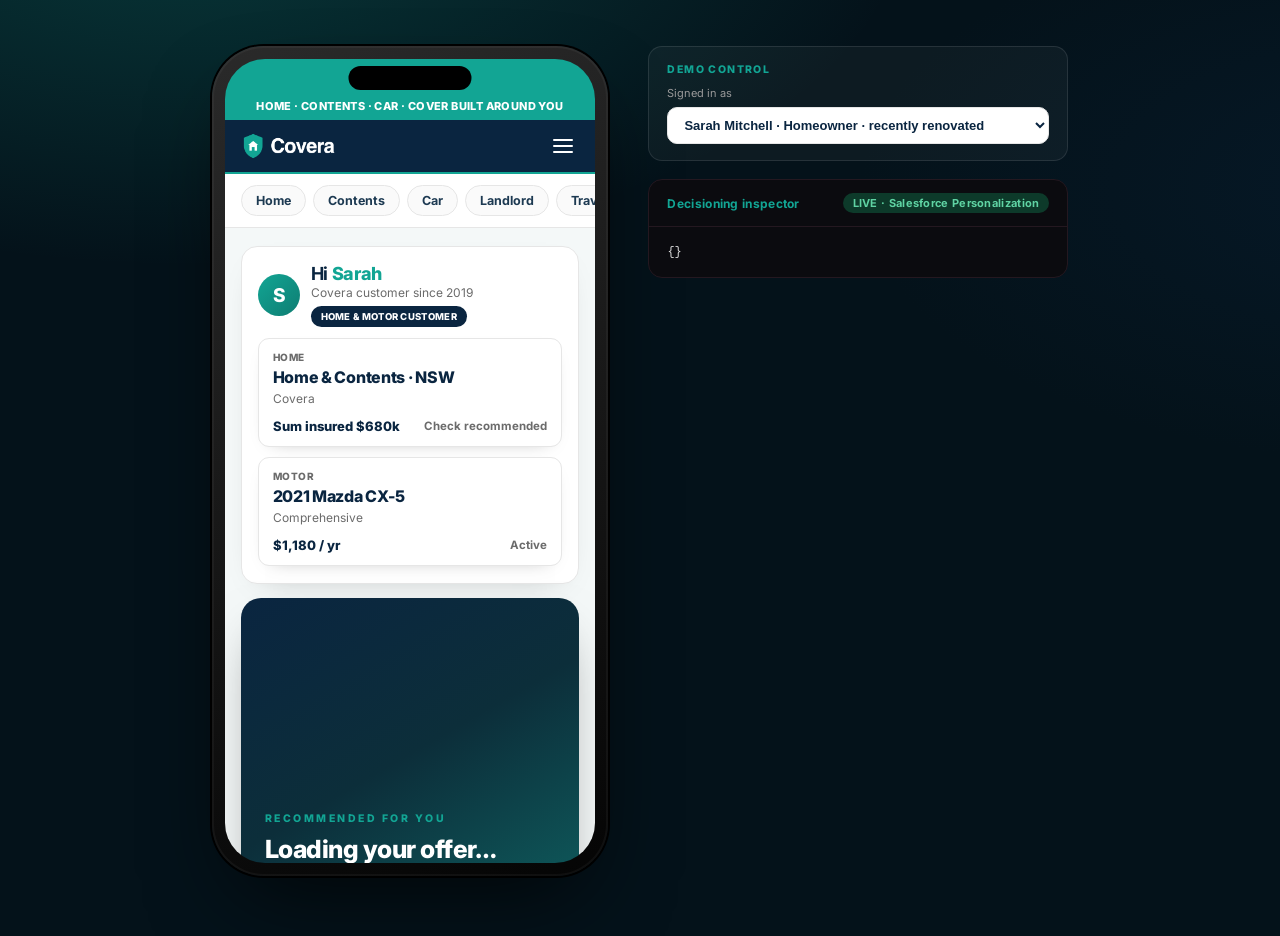
==== index.html @ 7aff5fcb "Re-skin storefront as Covera (fictitious general insurer) Replaces NRMA theming with Covera (home/co" ====
<!DOCTYPE html>
<html lang="en">
<head>
  <meta charset="utf-8" />
  <meta name="viewport" content="width=device-width, initial-scale=1" />
  <title>Covera — Cover for the things that matter most</title>
  <link rel="preconnect" href="https://fonts.googleapis.com" />
  <link href="https://fonts.googleapis.com/css2?family=Inter:wght@400;500;600;700;800;900&display=swap" rel="stylesheet" />
  <link rel="stylesheet" href="styles.css" />
  <link rel="icon" type="image/png" href="assets/covera-icon.png" />
  <link rel="apple-touch-icon" href="assets/covera-icon.png" />

  <!-- Data 360 Web & Mobile App connector beacon. Embedded as the first script
       per the connector Integration Guide so data collection initialises before
       anything else. Same URL lives in config.js (BEACON_URL). Harness-shared
       across demos — serve isolation is per-person in the recommender. -->
  <script src="https://cdn.c360a.salesforce.com/beacon/c360a/5e39738b-7dd0-46b3-b82d-10a7983da2fd/scripts/c360a.min.js" async></script>

  <!-- config MUST load before app.js -->
  <script src="config.js"></script>
</head>
<body class="ff">
  <div class="stage">

    <!-- The Covera customer app, inside a phone device frame. -->
    <div class="phone">
      <div class="phone-shell">
        <div class="phone-notch"></div>
        <div class="phone-screen" id="phone-screen">

          <div class="promo-strip">HOME · CONTENTS · CAR · Cover built around you</div>

          <header class="site">
            <a class="brand" href="#" aria-label="Covera">
              <img src="assets/covera-logo.png" alt="Covera" class="brand-logo" />
            </a>
            <button class="hamb" aria-label="Menu"><span></span><span></span><span></span></button>
          </header>

          <!-- Category chips. Browsing one fires a Product Browse event -> SP
               re-shapes the hero in session. -->
          <nav class="chips">
            <a href="#" data-cat="CAT_HOME" class="chip">Home</a>
            <a href="#" data-cat="CAT_CONTENTS" class="chip">Contents</a>
            <a href="#" data-cat="CAT_MOTOR" class="chip">Car</a>
            <a href="#" data-cat="CAT_LANDLORD" class="chip">Landlord</a>
            <a href="#" data-cat="CAT_TRAVEL" class="chip">Travel</a>
          </nav>

          <main class="wrap">
            <!-- Logged-in member summary. Hidden until a member is selected;
                 populated per-persona from app.js (demo dressing, not SP data). -->
            <section class="account-summary" id="account-summary" hidden>
              <div class="greeting">
                <div class="avatar" id="acct-avatar">n</div>
                <div class="greeting-copy">
                  <div class="hello">Hi <b id="acct-name">there</b></div>
                  <div class="acct-sub" id="acct-since">Welcome back</div>
                  <span class="tier-chip" id="acct-tier">Covera customer</span>
                </div>
              </div>
              <!-- Membership / goal cards injected by renderAccount() -->
              <div class="policy-grid" id="acct-policies"></div>
            </section>

            <!-- The personalization slot. SP (via DH's arbitrated decision) fills this. -->
            <section class="foryou" id="foryou">
              <div class="copy">
                <div class="eyebrow">Recommended for you</div>
                <h2 id="offer-heading">Loading your offer…</h2>
                <p id="offer-body"></p>
                <div class="cta-row">
                  <a class="cta" id="offer-cta" href="#">View offer</a>
                  <span class="src">decision: <b id="offer-source">—</b> · offer <b id="offer-code">—</b></span>
                </div>
              </div>
              <div class="art" id="offer-art"></div>
            </section>

            <div class="section-head">
              <h3 class="section">Explore Covera</h3>
              <span class="hint">Tap a cover — your offer re-shapes in real time</span>
            </div>
            <div class="grid" id="catalog"></div>

            <section class="valueprops">
              <div class="vp"><div class="vp-ico">🏠</div><div><b>Home &amp; contents, properly covered</b><span>Sum insured that keeps up with rebuild costs</span></div></div>
              <div class="vp"><div class="vp-ico">🚗</div><div><b>Car insurance made simple</b><span>Comprehensive, third party and the right excess</span></div></div>
              <div class="vp"><div class="vp-ico">🤝</div><div><b>Bundle and save</b><span>Home and motor on one account, one renewal</span></div></div>
            </section>
          </main>

          <footer class="site-foot">
            <div data-brand>Covera</div>
            <span>General insurance, made simple</span>
            <span class="fine">Demo app · personalization by Salesforce</span>
          </footer>

        </div><!-- /phone-screen -->
      </div><!-- /phone-shell -->
    </div><!-- /phone -->

    <!-- Presenter dock: demo controls + raw decision. Lives OUTSIDE the phone so
         the device stays a clean member view while you narrate the decision. -->
    <aside class="dock">
      <div class="dock-card">
        <div class="dock-label">Demo control</div>
        <div class="account">
          <span class="account-label">Signed in as</span>
          <select id="who" aria-label="Signed-in member">
            <option value="">Anonymous visitor</option>
          </select>
        </div>
      </div>

      <section class="inspector">
        <header>
          <b>Decisioning inspector</b>
          <span class="pill" id="mode-pill">—</span>
        </header>
        <pre id="decision-json">{}</pre>
      </section>
    </aside>

  </div><!-- /stage -->

  <script src="app.js"></script>
</body>
</html>
---- styles.css ----
:root {
  --ink: #0a2540;          /* Covera slate navy text */
  --muted: #6b6b6b;
  --line: #e6e6e6;
  --brand: #12a594;        /* Covera teal */
  --brand-2: #0e7d72;      /* deeper teal */
  --brand-ink: #0a2540;    /* slate navy */
  --accent: #12a594;       /* teal CTA */
  --accent-2: #0a2540;     /* slate navy (secondary accent) */
  --tint: #d9f3ef;         /* light teal tint (chips / hovers) */
  --tint-line: #9fded6;    /* teal-grey border */
  --bg: #f4f8f8;           /* cool white */
  --card: #ffffff;
  --ink-soft: #1d3a52;
}
* { box-sizing: border-box; }
html, body { margin: 0; }
body {
  font-family: 'Inter', 'Helvetica Neue', Arial, sans-serif;
  color: var(--ink);
  background: var(--bg);
  -webkit-font-smoothing: antialiased;
}

/* ─────────────────────────────────────────────────────────────────────
 * STAGE + PHONE DEVICE FRAME
 * The whole member app renders inside a phone. The presenter dock sits
 * beside it. All in-app layout is scoped to .phone-screen (NOT a viewport
 * media query) because the narrow screen lives inside a wide desktop stage.
 * ───────────────────────────────────────────────────────────────────── */
body.ff {
  background:
    radial-gradient(1200px 600px at 15% -10%, rgba(18,165,148,.26), transparent 60%),
    radial-gradient(1000px 500px at 110% 20%, rgba(10,37,64,.34), transparent 55%),
    #04121a;
  min-height: 100vh;
}
.stage {
  display: flex; align-items: flex-start; justify-content: center; gap: 40px;
  padding: 46px 32px 60px; max-width: 1180px; margin: 0 auto; flex-wrap: wrap;
}

.phone { flex: none; }
.phone-shell {
  width: max-content; padding: 13px; border-radius: 52px;
  background: linear-gradient(160deg, #2a2a2a, #050505);
  box-shadow:
    0 40px 90px -30px rgba(0,0,0,.8),
    0 0 0 2px #000,
    inset 0 0 0 2px rgba(255,255,255,.04);
  position: relative;
}
.phone-notch {
  /* Dynamic Island — scales with the screen width */
  position: absolute; top: 20px; left: 50%; transform: translateX(-50%);
  width: 31%; height: 24px; background: #000; border-radius: 16px; z-index: 40;
}
.phone-screen {
  /* True iPhone 15 Pro proportions (393 x 852 pt). Height drives the size and
     fits the viewport; width follows the aspect ratio so it never goes squat. */
  position: relative; background: var(--bg); border-radius: 40px; overflow: hidden auto;
  aspect-ratio: 393 / 852;
  height: min(852px, calc(100vh - 96px));
  width: auto;
  scrollbar-width: none;
}
.phone-screen::-webkit-scrollbar { display: none; }

/* promo strip */
.promo-strip {
  background: var(--brand);
  color: #fff; text-align: center; font-size: 11px; font-weight: 800;
  padding: 8px 14px 7px; letter-spacing: .4px; text-transform: uppercase;
  padding-top: 40px; /* clear the notch */
}

/* header */
header.site {
  display: flex; align-items: center; gap: 14px;
  padding: 13px 18px; background: var(--ink); border-bottom: 2px solid var(--brand);
  position: sticky; top: 0; z-index: 20;
}
.brand { display: flex; align-items: center; gap: 9px; text-decoration: none; margin-right: auto; }
.brand-logo { height: 26px; width: auto; display: block; }
.hamb { background: none; border: 0; display: flex; flex-direction: column; gap: 4px; cursor: pointer; padding: 4px; }
.hamb span { width: 20px; height: 2px; background: #fff; border-radius: 2px; display: block; }

/* category chips (horizontal scroll strip) */
nav.chips {
  display: flex; gap: 7px; padding: 11px 16px; background: var(--card);
  border-bottom: 1px solid var(--line); overflow-x: auto; white-space: nowrap;
  position: sticky; top: 52px; z-index: 15; scrollbar-width: none;
}
nav.chips::-webkit-scrollbar { display: none; }
nav.chips .chip {
  flex: none; color: var(--ink-soft); text-decoration: none; font-size: 12.5px; font-weight: 700;
  padding: 7px 14px; border-radius: 20px; border: 1px solid var(--line); background: #fafafa;
  transition: background .12s, color .12s, border-color .12s;
}
nav.chips .chip:hover { background: var(--tint); color: var(--brand-2); border-color: var(--tint-line); }
nav.chips .chip.active { background: var(--brand); color: #fff; border-color: var(--brand); }

.account { display: flex; align-items: center; gap: 9px; font-size: 13px; color: var(--muted); }
.account-label { white-space: nowrap; }
.account select {
  padding: 9px 12px; border: 1px solid var(--line); border-radius: 10px; font-size: 13px;
  font-weight: 600; color: var(--ink); background: #fff; cursor: pointer; width: 100%;
}

.wrap { padding: 18px 16px 30px; }

/* logged-in member summary */
.account-summary {
  background: var(--card); border: 1px solid var(--line); border-radius: 16px;
  padding: 16px 16px 17px; margin-bottom: 14px;
  box-shadow: 0 10px 30px -22px rgba(0,0,0,.35);
}
.account-summary[hidden] { display: none; }
.greeting { display: flex; align-items: center; gap: 11px; margin-bottom: 11px; }
.greeting-copy { min-width: 0; }
.avatar {
  width: 42px; height: 42px; border-radius: 50%; flex: none;
  background: linear-gradient(135deg, var(--brand) 0%, var(--brand-2) 100%);
  color: #fff; font-weight: 800; font-size: 19px; text-transform: uppercase;
  display: flex; align-items: center; justify-content: center; letter-spacing: -1px;
}
.greeting-copy { margin-right: auto; }
.hello { font-size: 18px; font-weight: 700; letter-spacing: -.3px; }
.hello b { color: var(--brand); font-weight: 800; }
.acct-sub { font-size: 12px; color: var(--muted); margin-top: 1px; }
.tier-chip {
  display: inline-block; margin-top: 6px;
  font-size: 9.5px; font-weight: 800; letter-spacing: .3px; text-transform: uppercase;
  background: var(--ink); color: #fff; padding: 5px 10px; border-radius: 20px;
  white-space: nowrap;
}

/* member / goal cards */
.policy-grid { display: grid; grid-template-columns: 1fr; gap: 10px; }
.pcell { display: flex; flex-direction: column; gap: 3px; }
.plabel { font-size: 10px; letter-spacing: .6px; text-transform: uppercase; color: var(--muted); font-weight: 800; }
.pval { font-size: 16px; font-weight: 800; letter-spacing: -.3px; color: var(--ink); }
.pfine { font-size: 12px; color: var(--muted); }
.pcell.policy {
  padding: 12px 14px; border: 1px solid var(--line);
  border-radius: 11px; background: #fff; gap: 4px;
  box-shadow: 0 6px 18px -14px rgba(0,0,0,.4);
}
.pcell.policy.low { border-color: var(--tint-line); background: #fff6f7; }
.policy-foot { display: flex; align-items: center; justify-content: space-between; margin-top: 8px; gap: 10px; }
.prem { font-size: 13px; font-weight: 800; color: var(--ink); }
.renew { font-size: 11.5px; font-weight: 700; color: var(--muted); }
.renew.due { color: var(--brand); }
.recharge {
  align-self: flex-start; margin-top: 4px; font-size: 12.5px; font-weight: 800;
  color: #fff; background: var(--accent); text-decoration: none;
  padding: 7px 14px; border-radius: 8px; box-shadow: 0 6px 16px -8px rgba(18,165,148,.5);
}

/* personalization slot */
.foryou {
  position: relative; border-radius: 20px; overflow: hidden; margin-bottom: 22px;
  display: grid; grid-template-columns: 1fr; min-height: 300px;
  background: linear-gradient(150deg, #0a2540 0%, #0c2e3a 45%, var(--brand) 160%);
  box-shadow: 0 20px 50px -24px rgba(0,0,0,.6);
}
.foryou .art {
  background-size: cover; background-position: center;
  min-height: 190px; order: -1;
  transition: background-image .25s ease;
}
.foryou .copy { padding: 24px 24px 28px; display: flex; flex-direction: column; justify-content: center; color: #fff; z-index: 2; }
.foryou .eyebrow {
  font-size: 10.5px; letter-spacing: 2.5px; text-transform: uppercase;
  color: var(--brand); font-weight: 800; margin-bottom: 11px;
}
.foryou h2 { font-size: 25px; margin: 0 0 11px; line-height: 1.1; font-weight: 800; letter-spacing: -.5px; color: #fff; }
.foryou p { color: #e6e6e6; font-size: 14.5px; line-height: 1.5; margin: 0 0 20px; }
.cta-row { display: flex; align-items: center; gap: 14px; flex-wrap: wrap; }
.foryou .cta {
  background: var(--brand); color: #fff; border: 0;
  padding: 13px 26px; border-radius: 10px; font-weight: 800; font-size: 14px;
  cursor: pointer; text-decoration: none; box-shadow: 0 10px 24px -10px rgba(18,165,148,.55);
  transition: transform .1s; text-transform: uppercase; letter-spacing: .4px;
}
.foryou .cta:hover { transform: translateY(-1px); }
.foryou .src { font-size: 11px; color: #b8b8b8; }
.foryou .src b { color: #fff; font-weight: 700; }

/* section head */
.section-head { display: flex; align-items: baseline; justify-content: space-between; margin-bottom: 14px; gap: 10px; }
h3.section { font-size: 18px; font-weight: 800; letter-spacing: -.3px; margin: 0; }
.hint { font-size: 11.5px; color: var(--muted); text-align: right; }

/* catalog */
.grid { display: grid; grid-template-columns: repeat(2, 1fr); gap: 12px; }
.product {
  background: var(--card); border: 1px solid var(--line); border-radius: 16px; overflow: hidden;
  cursor: pointer; transition: transform .14s, box-shadow .14s, border-color .14s;
}
.product:hover { transform: translateY(-3px); box-shadow: 0 16px 36px -18px rgba(0,0,0,.3); }
.product .ph { height: 96px; background: #eee center/cover no-repeat; }
.product .meta { padding: 12px 12px 14px; }
.product .chip {
  display: inline-block; font-size: 9.5px; font-weight: 800; letter-spacing: .4px; text-transform: uppercase;
  color: var(--brand); background: var(--tint); padding: 3px 8px; border-radius: 20px; margin-bottom: 7px;
}
.product .name { font-weight: 700; font-size: 14px; letter-spacing: -.2px; line-height: 1.2; }
.product .sub { color: var(--muted); font-size: 11.5px; margin-top: 2px; }
.product .price { font-weight: 800; font-size: 14px; margin-top: 8px; }
.product.viewed { border-color: var(--brand); box-shadow: 0 0 0 2px var(--brand) inset; }

/* value props */
.valueprops { display: grid; grid-template-columns: 1fr; gap: 11px; margin-top: 22px; }
.vp {
  display: flex; align-items: center; gap: 13px; background: var(--card);
  border: 1px solid var(--line); border-radius: 14px; padding: 15px 16px;
}
.vp-ico { font-size: 22px; }
.vp b { display: block; font-size: 14px; }
.vp span { display: block; color: var(--muted); font-size: 12px; margin-top: 1px; }

/* footer */
.site-foot {
  display: flex; flex-direction: column; align-items: flex-start; gap: 6px;
  padding: 22px 18px 30px; color: var(--muted); font-size: 12px;
  background: var(--ink); color: #cfcfcf;
}
.site-foot [data-brand] { font-weight: 900; font-size: 18px; color: #fff; letter-spacing: -.6px; }
.site-foot [data-brand] span { color: var(--brand); }
.site-foot .fine { font-size: 11px; color: #8a8a8a; }

/* ─────────────────────────────────────────────────────────────────────
 * PRESENTER DOCK (outside the phone)
 * ───────────────────────────────────────────────────────────────────── */
.dock { flex: 1; min-width: 300px; max-width: 420px; display: flex; flex-direction: column; gap: 18px; position: sticky; top: 46px; }
.dock-card { background: rgba(255,255,255,.04); border: 1px solid rgba(255,255,255,.1); border-radius: 14px; padding: 16px 18px; }
.dock-label { font-size: 10.5px; letter-spacing: 1.4px; text-transform: uppercase; color: var(--brand); font-weight: 800; margin-bottom: 10px; }
.dock .account { flex-direction: column; align-items: stretch; gap: 7px; }
.dock .account-label { color: #9a9a9a; font-size: 11px; }

/* decision inspector */
.inspector {
  background: #0b0b0f; color: #e6c3cb; border-radius: 14px;
  font-family: 'SF Mono', ui-monospace, Menlo, monospace; font-size: 12px;
  border: 1px solid #241820;
}
.inspector header { display: flex; justify-content: space-between; align-items: center; padding: 13px 18px; border-bottom: 1px solid #241820; }
.inspector header b { color: var(--brand); font-family: 'Inter', sans-serif; letter-spacing: .3px; }
.inspector pre { margin: 0; padding: 18px; overflow: auto; max-height: 420px; color: #d8d8d8; }
.pill { font-size: 11px; padding: 3px 10px; border-radius: 20px; background: #2a1217; color: #ff6b86; font-family: 'Inter', sans-serif; font-weight: 700; letter-spacing: .3px; }
.pill.mock { background: #3a2a12; color: #f0b47a; }
.pill.live { background: #0d3a2a; color: #5fd3a3; }

/* responsive — stack the dock under the phone on narrow viewports */
@media (max-width: 900px) {
  .stage { gap: 28px; }
  .dock { position: static; max-width: 408px; width: 100%; }
}
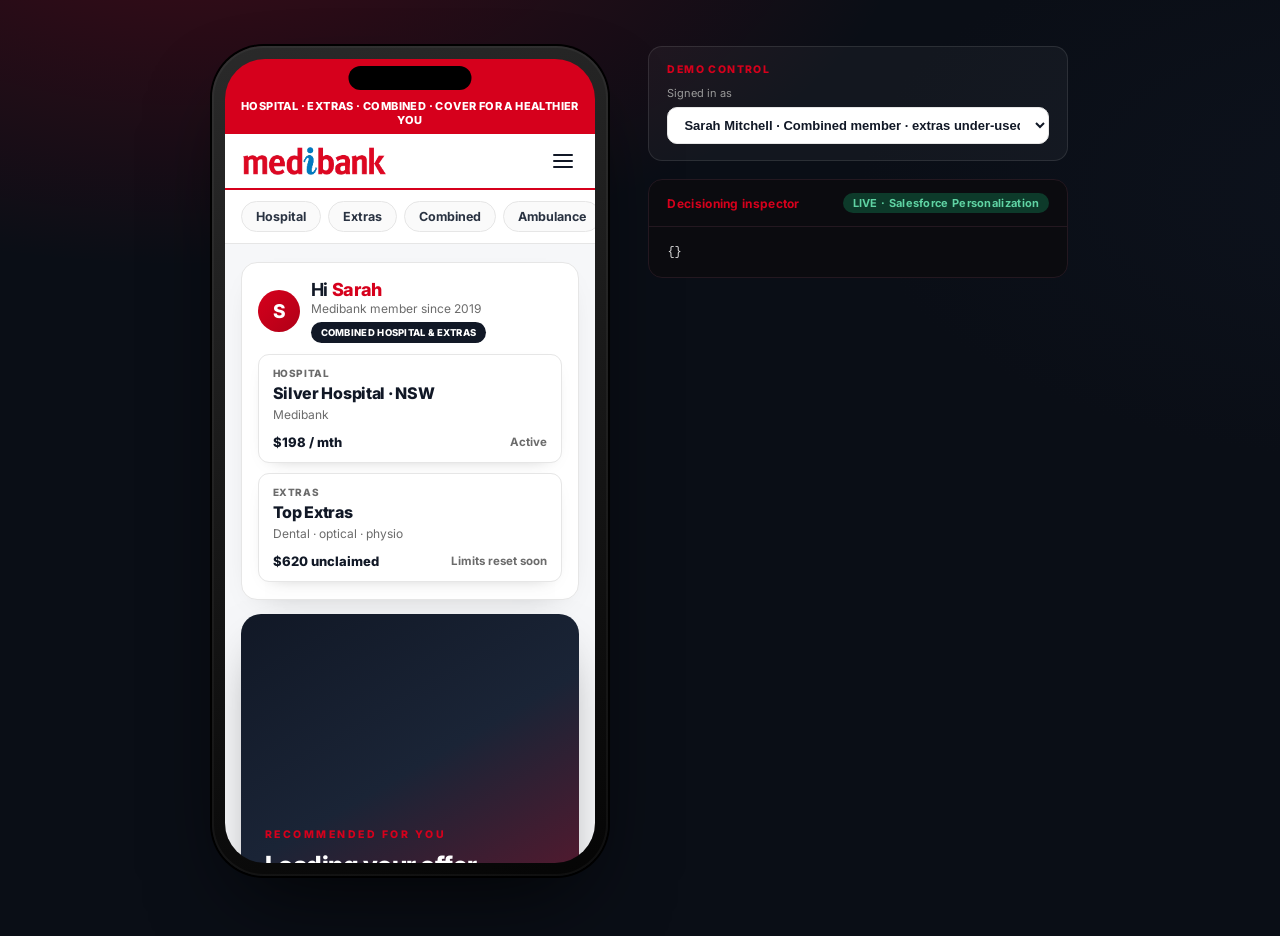
==== commit 062b31c3: "Re-skin storefront to Medibank (health insurance) Swap the shared demo storefront from Covera (gener" ====
--- a/index.html
+++ b/index.html
@@ -3,12 +3,12 @@
 <head>
   <meta charset="utf-8" />
   <meta name="viewport" content="width=device-width, initial-scale=1" />
-  <title>Covera — Cover for the things that matter most</title>
+  <title>Medibank — Cover for a healthier you</title>
   <link rel="preconnect" href="https://fonts.googleapis.com" />
   <link href="https://fonts.googleapis.com/css2?family=Inter:wght@400;500;600;700;800;900&display=swap" rel="stylesheet" />
   <link rel="stylesheet" href="styles.css" />
-  <link rel="icon" type="image/png" href="assets/covera-icon.png" />
-  <link rel="apple-touch-icon" href="assets/covera-icon.png" />
+  <link rel="icon" type="image/png" href="assets/medibank-icon.png" />
+  <link rel="apple-touch-icon" href="assets/medibank-icon.png" />
 
   <!-- Data 360 Web & Mobile App connector beacon. Embedded as the first script
        per the connector Integration Guide so data collection initialises before
@@ -22,17 +22,17 @@
 <body class="ff">
   <div class="stage">
 
-    <!-- The Covera customer app, inside a phone device frame. -->
+    <!-- The Medibank member app, inside a phone device frame. -->
     <div class="phone">
       <div class="phone-shell">
         <div class="phone-notch"></div>
         <div class="phone-screen" id="phone-screen">
 
-          <div class="promo-strip">HOME · CONTENTS · CAR · Cover built around you</div>
+          <div class="promo-strip">HOSPITAL · EXTRAS · COMBINED · Cover for a healthier you</div>
 
           <header class="site">
-            <a class="brand" href="#" aria-label="Covera">
-              <img src="assets/covera-logo.png" alt="Covera" class="brand-logo" />
+            <a class="brand" href="#" aria-label="Medibank">
+              <img src="assets/medibank-logo.png" alt="Medibank" class="brand-logo" />
             </a>
             <button class="hamb" aria-label="Menu"><span></span><span></span><span></span></button>
           </header>
@@ -40,11 +40,11 @@
           <!-- Category chips. Browsing one fires a Product Browse event -> SP
                re-shapes the hero in session. -->
           <nav class="chips">
-            <a href="#" data-cat="CAT_HOME" class="chip">Home</a>
-            <a href="#" data-cat="CAT_CONTENTS" class="chip">Contents</a>
-            <a href="#" data-cat="CAT_MOTOR" class="chip">Car</a>
-            <a href="#" data-cat="CAT_LANDLORD" class="chip">Landlord</a>
-            <a href="#" data-cat="CAT_TRAVEL" class="chip">Travel</a>
+            <a href="#" data-cat="CAT_HOSPITAL" class="chip">Hospital</a>
+            <a href="#" data-cat="CAT_EXTRAS" class="chip">Extras</a>
+            <a href="#" data-cat="CAT_COMBINED" class="chip">Combined</a>
+            <a href="#" data-cat="CAT_AMBULANCE" class="chip">Ambulance</a>
+            <a href="#" data-cat="CAT_OVERSEAS" class="chip">Overseas</a>
           </nav>
 
           <main class="wrap">
@@ -56,7 +56,7 @@
                 <div class="greeting-copy">
                   <div class="hello">Hi <b id="acct-name">there</b></div>
                   <div class="acct-sub" id="acct-since">Welcome back</div>
-                  <span class="tier-chip" id="acct-tier">Covera customer</span>
+                  <span class="tier-chip" id="acct-tier">Medibank member</span>
                 </div>
               </div>
               <!-- Membership / goal cards injected by renderAccount() -->
@@ -78,21 +78,21 @@
             </section>
 
             <div class="section-head">
-              <h3 class="section">Explore Covera</h3>
+              <h3 class="section">Explore Medibank</h3>
               <span class="hint">Tap a cover — your offer re-shapes in real time</span>
             </div>
             <div class="grid" id="catalog"></div>
 
             <section class="valueprops">
-              <div class="vp"><div class="vp-ico">🏠</div><div><b>Home &amp; contents, properly covered</b><span>Sum insured that keeps up with rebuild costs</span></div></div>
-              <div class="vp"><div class="vp-ico">🚗</div><div><b>Car insurance made simple</b><span>Comprehensive, third party and the right excess</span></div></div>
-              <div class="vp"><div class="vp-ico">🤝</div><div><b>Bundle and save</b><span>Home and motor on one account, one renewal</span></div></div>
+              <div class="vp"><div class="vp-ico">🏥</div><div><b>Hospital cover, your choice</b><span>Private room and your own doctor when it matters</span></div></div>
+              <div class="vp"><div class="vp-ico">🦷</div><div><b>Extras for everyday health</b><span>Dental, optical, physio and more looked after</span></div></div>
+              <div class="vp"><div class="vp-ico">💙</div><div><b>Live Better rewards</b><span>Earn rewards for everyday healthy habits</span></div></div>
             </section>
           </main>
 
           <footer class="site-foot">
-            <div data-brand>Covera</div>
-            <span>General insurance, made simple</span>
+            <div data-brand>Medibank</div>
+            <span>Better health, made easier</span>
             <span class="fine">Demo app · personalization by Salesforce</span>
           </footer>
 
--- a/styles.css
+++ b/styles.css
@@ -1,17 +1,18 @@
 :root {
-  --ink: #0a2540;          /* Covera slate navy text */
+  --ink: #111826;          /* Medibank navy text */
   --muted: #6b6b6b;
   --line: #e6e6e6;
-  --brand: #12a594;        /* Covera teal */
-  --brand-2: #0e7d72;      /* deeper teal */
-  --brand-ink: #0a2540;    /* slate navy */
-  --accent: #12a594;       /* teal CTA */
-  --accent-2: #0a2540;     /* slate navy (secondary accent) */
-  --tint: #d9f3ef;         /* light teal tint (chips / hovers) */
-  --tint-line: #9fded6;    /* teal-grey border */
-  --bg: #f4f8f8;           /* cool white */
+  --brand: #d6001c;        /* Medibank red */
+  --brand-2: #b00017;      /* deeper red */
+  --brand-ink: #111826;    /* navy */
+  --accent: #d6001c;       /* red CTA */
+  --accent-2: #111826;     /* navy (secondary accent) */
+  --accent-blue: #0078b8;  /* Medibank blue accent (the dotless i) */
+  --tint: #ffe9ec;         /* light red tint (chips / hovers) */
+  --tint-line: #f4b8c0;    /* soft red border */
+  --bg: #f6f7f9;           /* cool white */
   --card: #ffffff;
-  --ink-soft: #1d3a52;
+  --ink-soft: #2a3342;
 }
 * { box-sizing: border-box; }
 html, body { margin: 0; }
@@ -30,9 +31,9 @@
  * ───────────────────────────────────────────────────────────────────── */
 body.ff {
   background:
-    radial-gradient(1200px 600px at 15% -10%, rgba(18,165,148,.26), transparent 60%),
-    radial-gradient(1000px 500px at 110% 20%, rgba(10,37,64,.34), transparent 55%),
-    #04121a;
+    radial-gradient(1200px 600px at 15% -10%, rgba(214,0,28,.24), transparent 60%),
+    radial-gradient(1000px 500px at 110% 20%, rgba(17,24,38,.42), transparent 55%),
+    #0a0e16;
   min-height: 100vh;
 }
 .stage {
@@ -74,16 +75,16 @@
   padding-top: 40px; /* clear the notch */
 }
 
-/* header */
+/* header — Medibank uses a red wordmark on a white bar */
 header.site {
   display: flex; align-items: center; gap: 14px;
-  padding: 13px 18px; background: var(--ink); border-bottom: 2px solid var(--brand);
+  padding: 13px 18px; background: #ffffff; border-bottom: 2px solid var(--brand);
   position: sticky; top: 0; z-index: 20;
 }
 .brand { display: flex; align-items: center; gap: 9px; text-decoration: none; margin-right: auto; }
-.brand-logo { height: 26px; width: auto; display: block; }
+.brand-logo { height: 28px; width: auto; display: block; }
 .hamb { background: none; border: 0; display: flex; flex-direction: column; gap: 4px; cursor: pointer; padding: 4px; }
-.hamb span { width: 20px; height: 2px; background: #fff; border-radius: 2px; display: block; }
+.hamb span { width: 20px; height: 2px; background: var(--ink); border-radius: 2px; display: block; }
 
 /* category chips (horizontal scroll strip) */
 nav.chips {
@@ -154,14 +155,14 @@
 .recharge {
   align-self: flex-start; margin-top: 4px; font-size: 12.5px; font-weight: 800;
   color: #fff; background: var(--accent); text-decoration: none;
-  padding: 7px 14px; border-radius: 8px; box-shadow: 0 6px 16px -8px rgba(18,165,148,.5);
+  padding: 7px 14px; border-radius: 8px; box-shadow: 0 6px 16px -8px rgba(214,0,28,.5);
 }
 
 /* personalization slot */
 .foryou {
   position: relative; border-radius: 20px; overflow: hidden; margin-bottom: 22px;
   display: grid; grid-template-columns: 1fr; min-height: 300px;
-  background: linear-gradient(150deg, #0a2540 0%, #0c2e3a 45%, var(--brand) 160%);
+  background: linear-gradient(150deg, #111826 0%, #1a2436 45%, var(--brand) 165%);
   box-shadow: 0 20px 50px -24px rgba(0,0,0,.6);
 }
 .foryou .art {
@@ -180,7 +181,7 @@
 .foryou .cta {
   background: var(--brand); color: #fff; border: 0;
   padding: 13px 26px; border-radius: 10px; font-weight: 800; font-size: 14px;
-  cursor: pointer; text-decoration: none; box-shadow: 0 10px 24px -10px rgba(18,165,148,.55);
+  cursor: pointer; text-decoration: none; box-shadow: 0 10px 24px -10px rgba(214,0,28,.55);
   transition: transform .1s; text-transform: uppercase; letter-spacing: .4px;
 }
 .foryou .cta:hover { transform: translateY(-1px); }
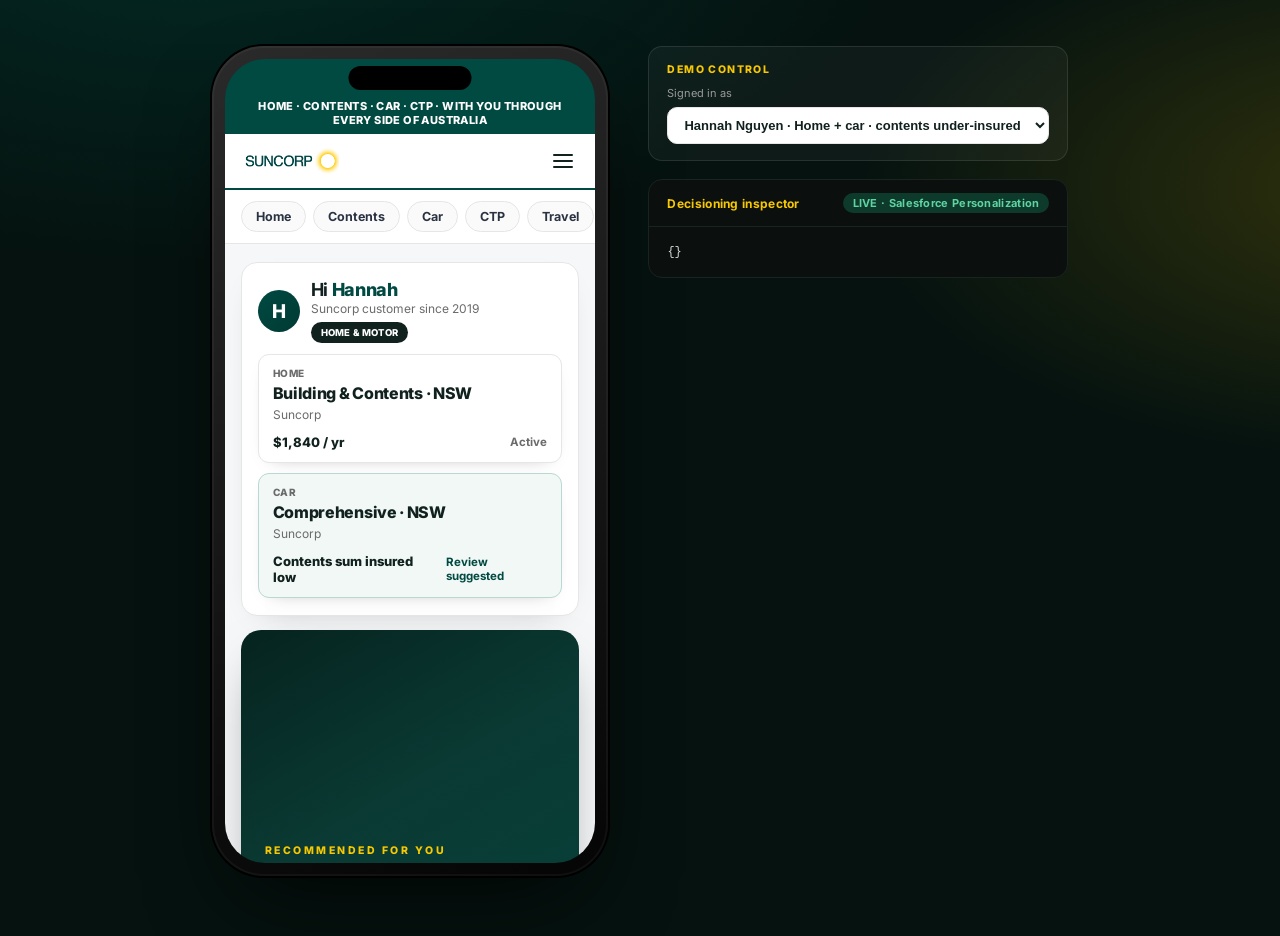
==== commit 0e09d31a: "Re-skin storefront from Medibank to Suncorp (general insurer) Full brand swap for the Suncorp demo —" ====
--- a/index.html
+++ b/index.html
@@ -3,12 +3,12 @@
 <head>
   <meta charset="utf-8" />
   <meta name="viewport" content="width=device-width, initial-scale=1" />
-  <title>Medibank — Cover for a healthier you</title>
+  <title>Suncorp — With you through every side of Australia</title>
   <link rel="preconnect" href="https://fonts.googleapis.com" />
   <link href="https://fonts.googleapis.com/css2?family=Inter:wght@400;500;600;700;800;900&display=swap" rel="stylesheet" />
   <link rel="stylesheet" href="styles.css" />
-  <link rel="icon" type="image/png" href="assets/medibank-icon.png" />
-  <link rel="apple-touch-icon" href="assets/medibank-icon.png" />
+  <link rel="icon" type="image/png" href="assets/suncorp-icon.png" />
+  <link rel="apple-touch-icon" href="assets/suncorp-icon.png" />
 
   <!-- Data 360 Web & Mobile App connector beacon. Embedded as the first script
        per the connector Integration Guide so data collection initialises before
@@ -22,17 +22,17 @@
 <body class="ff">
   <div class="stage">
 
-    <!-- The Medibank member app, inside a phone device frame. -->
+    <!-- The Suncorp customer app, inside a phone device frame. -->
     <div class="phone">
       <div class="phone-shell">
         <div class="phone-notch"></div>
         <div class="phone-screen" id="phone-screen">
 
-          <div class="promo-strip">HOSPITAL · EXTRAS · COMBINED · Cover for a healthier you</div>
+          <div class="promo-strip">HOME · CONTENTS · CAR · CTP · With you through every side of Australia</div>
 
           <header class="site">
-            <a class="brand" href="#" aria-label="Medibank">
-              <img src="assets/medibank-logo.png" alt="Medibank" class="brand-logo" />
+            <a class="brand" href="#" aria-label="Suncorp">
+              <img src="assets/suncorp-logo.png" alt="Suncorp" class="brand-logo" />
             </a>
             <button class="hamb" aria-label="Menu"><span></span><span></span><span></span></button>
           </header>
@@ -40,15 +40,15 @@
           <!-- Category chips. Browsing one fires a Product Browse event -> SP
                re-shapes the hero in session. -->
           <nav class="chips">
-            <a href="#" data-cat="CAT_HOSPITAL" class="chip">Hospital</a>
-            <a href="#" data-cat="CAT_EXTRAS" class="chip">Extras</a>
-            <a href="#" data-cat="CAT_COMBINED" class="chip">Combined</a>
-            <a href="#" data-cat="CAT_AMBULANCE" class="chip">Ambulance</a>
-            <a href="#" data-cat="CAT_OVERSEAS" class="chip">Overseas</a>
+            <a href="#" data-cat="CAT_HOME" class="chip">Home</a>
+            <a href="#" data-cat="CAT_CONTENTS" class="chip">Contents</a>
+            <a href="#" data-cat="CAT_CAR" class="chip">Car</a>
+            <a href="#" data-cat="CAT_CTP" class="chip">CTP</a>
+            <a href="#" data-cat="CAT_TRAVEL" class="chip">Travel</a>
           </nav>
 
           <main class="wrap">
-            <!-- Logged-in member summary. Hidden until a member is selected;
+            <!-- Logged-in customer summary. Hidden until a customer is selected;
                  populated per-persona from app.js (demo dressing, not SP data). -->
             <section class="account-summary" id="account-summary" hidden>
               <div class="greeting">
@@ -56,10 +56,10 @@
                 <div class="greeting-copy">
                   <div class="hello">Hi <b id="acct-name">there</b></div>
                   <div class="acct-sub" id="acct-since">Welcome back</div>
-                  <span class="tier-chip" id="acct-tier">Medibank member</span>
+                  <span class="tier-chip" id="acct-tier">Suncorp customer</span>
                 </div>
               </div>
-              <!-- Membership / goal cards injected by renderAccount() -->
+              <!-- Policy / goal cards injected by renderAccount() -->
               <div class="policy-grid" id="acct-policies"></div>
             </section>
 
@@ -78,21 +78,21 @@
             </section>
 
             <div class="section-head">
-              <h3 class="section">Explore Medibank</h3>
+              <h3 class="section">Explore Suncorp</h3>
               <span class="hint">Tap a cover — your offer re-shapes in real time</span>
             </div>
             <div class="grid" id="catalog"></div>
 
             <section class="valueprops">
-              <div class="vp"><div class="vp-ico">🏥</div><div><b>Hospital cover, your choice</b><span>Private room and your own doctor when it matters</span></div></div>
-              <div class="vp"><div class="vp-ico">🦷</div><div><b>Extras for everyday health</b><span>Dental, optical, physio and more looked after</span></div></div>
-              <div class="vp"><div class="vp-ico">💙</div><div><b>Live Better rewards</b><span>Earn rewards for everyday healthy habits</span></div></div>
+              <div class="vp"><div class="vp-ico">🏠</div><div><b>Home and contents, covered</b><span>Protect your building and belongings against the unexpected</span></div></div>
+              <div class="vp"><div class="vp-ico">🚗</div><div><b>Car cover that fits</b><span>Comprehensive protection with roadside assist when you need it</span></div></div>
+              <div class="vp"><div class="vp-ico">💛</div><div><b>Multi-policy savings</b><span>Bundle car and home for a discount and one simpler renewal</span></div></div>
             </section>
           </main>
 
           <footer class="site-foot">
-            <div data-brand>Medibank</div>
-            <span>Better health, made easier</span>
+            <div data-brand>Suncorp</div>
+            <span>With you through every side of Australia</span>
             <span class="fine">Demo app · personalization by Salesforce</span>
           </footer>
 
@@ -101,13 +101,13 @@
     </div><!-- /phone -->
 
     <!-- Presenter dock: demo controls + raw decision. Lives OUTSIDE the phone so
-         the device stays a clean member view while you narrate the decision. -->
+         the device stays a clean customer view while you narrate the decision. -->
     <aside class="dock">
       <div class="dock-card">
         <div class="dock-label">Demo control</div>
         <div class="account">
           <span class="account-label">Signed in as</span>
-          <select id="who" aria-label="Signed-in member">
+          <select id="who" aria-label="Signed-in customer">
             <option value="">Anonymous visitor</option>
           </select>
         </div>
--- a/styles.css
+++ b/styles.css
@@ -1,15 +1,15 @@
 :root {
-  --ink: #111826;          /* Medibank navy text */
+  --ink: #10211e;          /* Suncorp deep-green ink */
   --muted: #6b6b6b;
   --line: #e6e6e6;
-  --brand: #d6001c;        /* Medibank red */
-  --brand-2: #b00017;      /* deeper red */
-  --brand-ink: #111826;    /* navy */
-  --accent: #d6001c;       /* red CTA */
-  --accent-2: #111826;     /* navy (secondary accent) */
-  --accent-blue: #0078b8;  /* Medibank blue accent (the dotless i) */
-  --tint: #ffe9ec;         /* light red tint (chips / hovers) */
-  --tint-line: #f4b8c0;    /* soft red border */
+  --brand: #004A42;        /* Suncorp teal-green */
+  --brand-2: #003a33;      /* deeper green */
+  --brand-ink: #10211e;    /* green ink */
+  --accent: #004A42;       /* green CTA (legible against white text) */
+  --accent-2: #10211e;     /* green ink (secondary accent) */
+  --accent-blue: #F8C800;  /* Suncorp golden-sun accent */
+  --tint: #e3f0ed;         /* light green tint (chips / hovers) */
+  --tint-line: #b9d8d1;    /* soft green border */
   --bg: #f6f7f9;           /* cool white */
   --card: #ffffff;
   --ink-soft: #2a3342;
@@ -25,15 +25,15 @@
 
 /* ─────────────────────────────────────────────────────────────────────
  * STAGE + PHONE DEVICE FRAME
- * The whole member app renders inside a phone. The presenter dock sits
+ * The whole customer app renders inside a phone. The presenter dock sits
  * beside it. All in-app layout is scoped to .phone-screen (NOT a viewport
  * media query) because the narrow screen lives inside a wide desktop stage.
  * ───────────────────────────────────────────────────────────────────── */
 body.ff {
   background:
-    radial-gradient(1200px 600px at 15% -10%, rgba(214,0,28,.24), transparent 60%),
-    radial-gradient(1000px 500px at 110% 20%, rgba(17,24,38,.42), transparent 55%),
-    #0a0e16;
+    radial-gradient(1200px 600px at 15% -10%, rgba(0,74,66,.42), transparent 60%),
+    radial-gradient(1000px 500px at 110% 20%, rgba(248,200,0,.18), transparent 55%),
+    #05120f;
   min-height: 100vh;
 }
 .stage {
@@ -75,7 +75,7 @@
   padding-top: 40px; /* clear the notch */
 }
 
-/* header — Medibank uses a red wordmark on a white bar */
+/* header — Suncorp uses a teal-green wordmark on a white bar */
 header.site {
   display: flex; align-items: center; gap: 14px;
   padding: 13px 18px; background: #ffffff; border-bottom: 2px solid var(--brand);
@@ -110,7 +110,7 @@
 
 .wrap { padding: 18px 16px 30px; }
 
-/* logged-in member summary */
+/* logged-in customer summary */
 .account-summary {
   background: var(--card); border: 1px solid var(--line); border-radius: 16px;
   padding: 16px 16px 17px; margin-bottom: 14px;
@@ -136,7 +136,7 @@
   white-space: nowrap;
 }
 
-/* member / goal cards */
+/* policy / goal cards */
 .policy-grid { display: grid; grid-template-columns: 1fr; gap: 10px; }
 .pcell { display: flex; flex-direction: column; gap: 3px; }
 .plabel { font-size: 10px; letter-spacing: .6px; text-transform: uppercase; color: var(--muted); font-weight: 800; }
@@ -147,7 +147,7 @@
   border-radius: 11px; background: #fff; gap: 4px;
   box-shadow: 0 6px 18px -14px rgba(0,0,0,.4);
 }
-.pcell.policy.low { border-color: var(--tint-line); background: #fff6f7; }
+.pcell.policy.low { border-color: var(--tint-line); background: #f1f8f6; }
 .policy-foot { display: flex; align-items: center; justify-content: space-between; margin-top: 8px; gap: 10px; }
 .prem { font-size: 13px; font-weight: 800; color: var(--ink); }
 .renew { font-size: 11.5px; font-weight: 700; color: var(--muted); }
@@ -155,14 +155,14 @@
 .recharge {
   align-self: flex-start; margin-top: 4px; font-size: 12.5px; font-weight: 800;
   color: #fff; background: var(--accent); text-decoration: none;
-  padding: 7px 14px; border-radius: 8px; box-shadow: 0 6px 16px -8px rgba(214,0,28,.5);
+  padding: 7px 14px; border-radius: 8px; box-shadow: 0 6px 16px -8px rgba(0,74,66,.5);
 }
 
 /* personalization slot */
 .foryou {
   position: relative; border-radius: 20px; overflow: hidden; margin-bottom: 22px;
   display: grid; grid-template-columns: 1fr; min-height: 300px;
-  background: linear-gradient(150deg, #111826 0%, #1a2436 45%, var(--brand) 165%);
+  background: linear-gradient(150deg, #06231f 0%, #0a3a33 45%, var(--brand) 165%);
   box-shadow: 0 20px 50px -24px rgba(0,0,0,.6);
 }
 .foryou .art {
@@ -173,7 +173,7 @@
 .foryou .copy { padding: 24px 24px 28px; display: flex; flex-direction: column; justify-content: center; color: #fff; z-index: 2; }
 .foryou .eyebrow {
   font-size: 10.5px; letter-spacing: 2.5px; text-transform: uppercase;
-  color: var(--brand); font-weight: 800; margin-bottom: 11px;
+  color: var(--accent-blue); font-weight: 800; margin-bottom: 11px;
 }
 .foryou h2 { font-size: 25px; margin: 0 0 11px; line-height: 1.1; font-weight: 800; letter-spacing: -.5px; color: #fff; }
 .foryou p { color: #e6e6e6; font-size: 14.5px; line-height: 1.5; margin: 0 0 20px; }
@@ -181,7 +181,7 @@
 .foryou .cta {
   background: var(--brand); color: #fff; border: 0;
   padding: 13px 26px; border-radius: 10px; font-weight: 800; font-size: 14px;
-  cursor: pointer; text-decoration: none; box-shadow: 0 10px 24px -10px rgba(214,0,28,.55);
+  cursor: pointer; text-decoration: none; box-shadow: 0 10px 24px -10px rgba(0,74,66,.55);
   transition: transform .1s; text-transform: uppercase; letter-spacing: .4px;
 }
 .foryou .cta:hover { transform: translateY(-1px); }
@@ -236,20 +236,20 @@
  * ───────────────────────────────────────────────────────────────────── */
 .dock { flex: 1; min-width: 300px; max-width: 420px; display: flex; flex-direction: column; gap: 18px; position: sticky; top: 46px; }
 .dock-card { background: rgba(255,255,255,.04); border: 1px solid rgba(255,255,255,.1); border-radius: 14px; padding: 16px 18px; }
-.dock-label { font-size: 10.5px; letter-spacing: 1.4px; text-transform: uppercase; color: var(--brand); font-weight: 800; margin-bottom: 10px; }
+.dock-label { font-size: 10.5px; letter-spacing: 1.4px; text-transform: uppercase; color: var(--accent-blue); font-weight: 800; margin-bottom: 10px; }
 .dock .account { flex-direction: column; align-items: stretch; gap: 7px; }
 .dock .account-label { color: #9a9a9a; font-size: 11px; }
 
 /* decision inspector */
 .inspector {
-  background: #0b0b0f; color: #e6c3cb; border-radius: 14px;
+  background: #0b0f0e; color: #c3e6dc; border-radius: 14px;
   font-family: 'SF Mono', ui-monospace, Menlo, monospace; font-size: 12px;
-  border: 1px solid #241820;
-}
-.inspector header { display: flex; justify-content: space-between; align-items: center; padding: 13px 18px; border-bottom: 1px solid #241820; }
-.inspector header b { color: var(--brand); font-family: 'Inter', sans-serif; letter-spacing: .3px; }
+  border: 1px solid #18241f;
+}
+.inspector header { display: flex; justify-content: space-between; align-items: center; padding: 13px 18px; border-bottom: 1px solid #18241f; }
+.inspector header b { color: var(--accent-blue); font-family: 'Inter', sans-serif; letter-spacing: .3px; }
 .inspector pre { margin: 0; padding: 18px; overflow: auto; max-height: 420px; color: #d8d8d8; }
-.pill { font-size: 11px; padding: 3px 10px; border-radius: 20px; background: #2a1217; color: #ff6b86; font-family: 'Inter', sans-serif; font-weight: 700; letter-spacing: .3px; }
+.pill { font-size: 11px; padding: 3px 10px; border-radius: 20px; background: #12221e; color: #5fd3a3; font-family: 'Inter', sans-serif; font-weight: 700; letter-spacing: .3px; }
 .pill.mock { background: #3a2a12; color: #f0b47a; }
 .pill.live { background: #0d3a2a; color: #5fd3a3; }
 
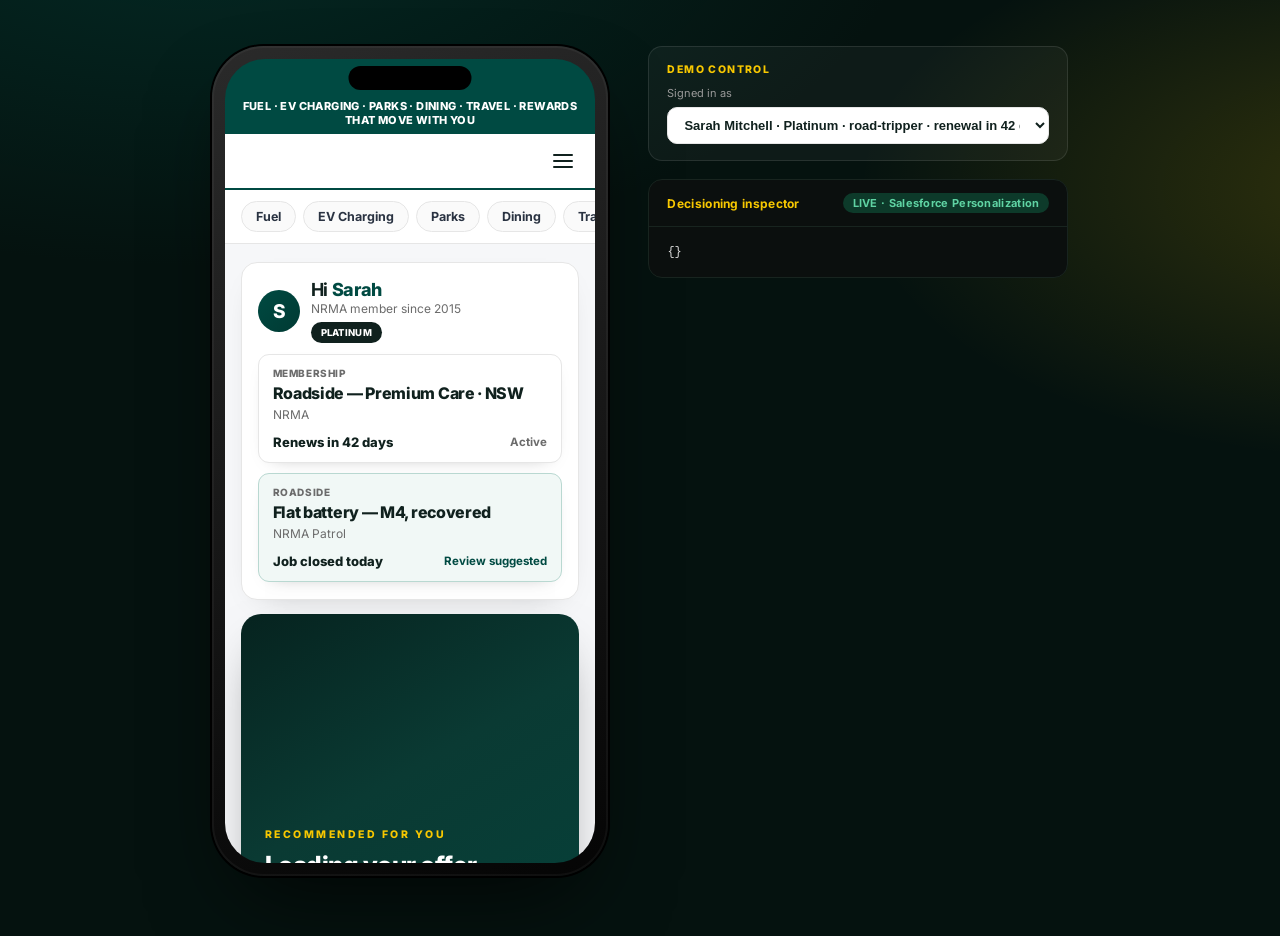
==== commit 53d22709: "Re-skin storefront Suncorp → NRMA (loyalty) for Victoria session Personas -> Sarah Mitchell (Platinu" ====
--- a/index.html
+++ b/index.html
@@ -3,12 +3,12 @@
 <head>
   <meta charset="utf-8" />
   <meta name="viewport" content="width=device-width, initial-scale=1" />
-  <title>Suncorp — With you through every side of Australia</title>
+  <title>My NRMA — rewards that move with you</title>
   <link rel="preconnect" href="https://fonts.googleapis.com" />
   <link href="https://fonts.googleapis.com/css2?family=Inter:wght@400;500;600;700;800;900&display=swap" rel="stylesheet" />
   <link rel="stylesheet" href="styles.css" />
-  <link rel="icon" type="image/png" href="assets/suncorp-icon.png" />
-  <link rel="apple-touch-icon" href="assets/suncorp-icon.png" />
+  <link rel="icon" type="image/png" href="assets/nrma-icon.png" />
+  <link rel="apple-touch-icon" href="assets/nrma-icon.png" />
 
   <!-- Data 360 Web & Mobile App connector beacon. Embedded as the first script
        per the connector Integration Guide so data collection initialises before
@@ -22,17 +22,17 @@
 <body class="ff">
   <div class="stage">
 
-    <!-- The Suncorp customer app, inside a phone device frame. -->
+    <!-- The My NRMA customer app, inside a phone device frame. -->
     <div class="phone">
       <div class="phone-shell">
         <div class="phone-notch"></div>
         <div class="phone-screen" id="phone-screen">
 
-          <div class="promo-strip">HOME · CONTENTS · CAR · CTP · With you through every side of Australia</div>
+          <div class="promo-strip">FUEL · EV CHARGING · PARKS · DINING · TRAVEL · Rewards that move with you</div>
 
           <header class="site">
-            <a class="brand" href="#" aria-label="Suncorp">
-              <img src="assets/suncorp-logo.png" alt="Suncorp" class="brand-logo" />
+            <a class="brand" href="#" aria-label="NRMA">
+              <img src="assets/nrma-logo.png" alt="NRMA" class="brand-logo" />
             </a>
             <button class="hamb" aria-label="Menu"><span></span><span></span><span></span></button>
           </header>
@@ -40,10 +40,10 @@
           <!-- Category chips. Browsing one fires a Product Browse event -> SP
                re-shapes the hero in session. -->
           <nav class="chips">
-            <a href="#" data-cat="CAT_HOME" class="chip">Home</a>
-            <a href="#" data-cat="CAT_CONTENTS" class="chip">Contents</a>
-            <a href="#" data-cat="CAT_CAR" class="chip">Car</a>
-            <a href="#" data-cat="CAT_CTP" class="chip">CTP</a>
+            <a href="#" data-cat="CAT_FUEL" class="chip">Fuel</a>
+            <a href="#" data-cat="CAT_EV" class="chip">EV Charging</a>
+            <a href="#" data-cat="CAT_PARKS" class="chip">Parks</a>
+            <a href="#" data-cat="CAT_DINING" class="chip">Dining</a>
             <a href="#" data-cat="CAT_TRAVEL" class="chip">Travel</a>
           </nav>
 
@@ -56,7 +56,7 @@
                 <div class="greeting-copy">
                   <div class="hello">Hi <b id="acct-name">there</b></div>
                   <div class="acct-sub" id="acct-since">Welcome back</div>
-                  <span class="tier-chip" id="acct-tier">Suncorp customer</span>
+                  <span class="tier-chip" id="acct-tier">NRMA member</span>
                 </div>
               </div>
               <!-- Policy / goal cards injected by renderAccount() -->
@@ -78,21 +78,21 @@
             </section>
 
             <div class="section-head">
-              <h3 class="section">Explore Suncorp</h3>
-              <span class="hint">Tap a cover — your offer re-shapes in real time</span>
+              <h3 class="section">Explore My NRMA Rewards</h3>
+              <span class="hint">Tap a reward — your offer re-shapes in real time</span>
             </div>
             <div class="grid" id="catalog"></div>
 
             <section class="valueprops">
-              <div class="vp"><div class="vp-ico">🏠</div><div><b>Home and contents, covered</b><span>Protect your building and belongings against the unexpected</span></div></div>
-              <div class="vp"><div class="vp-ico">🚗</div><div><b>Car cover that fits</b><span>Comprehensive protection with roadside assist when you need it</span></div></div>
-              <div class="vp"><div class="vp-ico">💛</div><div><b>Multi-policy savings</b><span>Bundle car and home for a discount and one simpler renewal</span></div></div>
+              <div class="vp"><div class="vp-ico">⛽</div><div><b>Fuel savings with Ampol</b><span>Live fuel prices in the app, stack up to 13c/L off at Ampol</span></div></div>
+              <div class="vp"><div class="vp-ico">🏕️</div><div><b>NRMA Parks — stay 4, pay 3</b><span>Member rates across NRMA Parks and Resorts on your next trip</span></div></div>
+              <div class="vp"><div class="vp-ico">🔌</div><div><b>EV charging with Chargefox</b><span>10% off fast-charging along your route as you drive electric</span></div></div>
             </section>
           </main>
 
           <footer class="site-foot">
-            <div data-brand>Suncorp</div>
-            <span>With you through every side of Australia</span>
+            <div data-brand>NRMA</div>
+            <span>Rewards that move with you</span>
             <span class="fine">Demo app · personalization by Salesforce</span>
           </footer>
 
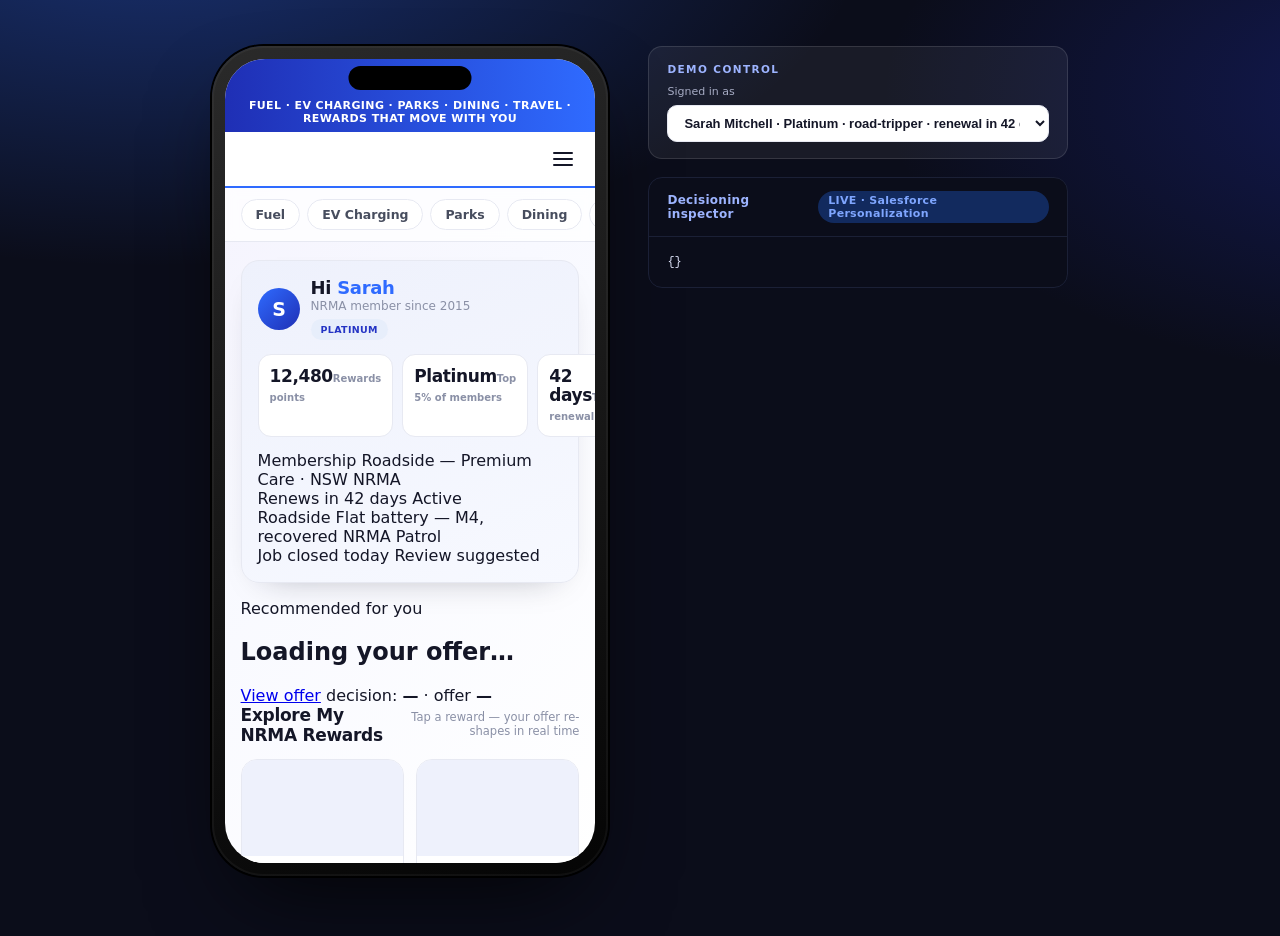
==== commit 327a19d2: "Match storefront to canonical NRMA story (palette + stats row) - Re-skin styles.css to the My NRMA /" ====
--- a/index.html
+++ b/index.html
@@ -59,6 +59,9 @@
                   <span class="tier-chip" id="acct-tier">NRMA member</span>
                 </div>
               </div>
+              <!-- Signature stats row (mirrors the canonical story: points /
+                   tier standing / renewal proximity). Injected by renderAccount(). -->
+              <div class="stats-row" id="acct-stats"></div>
               <!-- Policy / goal cards injected by renderAccount() -->
               <div class="policy-grid" id="acct-policies"></div>
             </section>
--- a/styles.css
+++ b/styles.css
@@ -1,23 +1,26 @@
 :root {
-  --ink: #10211e;          /* Suncorp deep-green ink */
-  --muted: #6b6b6b;
-  --line: #e6e6e6;
-  --brand: #004A42;        /* Suncorp teal-green */
-  --brand-2: #003a33;      /* deeper green */
-  --brand-ink: #10211e;    /* green ink */
-  --accent: #004A42;       /* green CTA (legible against white text) */
-  --accent-2: #10211e;     /* green ink (secondary accent) */
-  --accent-blue: #F8C800;  /* Suncorp golden-sun accent */
-  --tint: #e3f0ed;         /* light green tint (chips / hovers) */
-  --tint-line: #b9d8d1;    /* soft green border */
-  --bg: #f6f7f9;           /* cool white */
+  /* My NRMA / Salesforce story palette (from demo-story-customer.html) */
+  --ink: #141627;          /* headings / primary ink */
+  --eyebrow: #4b46e0;      /* indigo eyebrow label */
+  --pillbg: #e7eefb;       /* soft blue pill background */
+  --pillink: #2434c4;      /* pill text */
+  --body: #474d5e;         /* body copy */
+  --bar: #2f6bff;          /* accent bar / divider */
+  --muted: #8a90a6;        /* secondary text */
+  --line: #e7e9f2;         /* hairline borders */
+  --white: #fff;
+  --navy: #0b0d1a;         /* deep stage / footer */
+  --accent: #2f6bff;       /* primary CTA / brand blue */
+  --blue: #1f2fb5;         /* deeper blue */
   --card: #ffffff;
-  --ink-soft: #2a3342;
+  --bg: #f8f9ff;
+  /* type — story uses 'Avant Garde For Salesforce' (not web-hosted); fall back */
+  --fd: 'Salesforce Sans', system-ui, -apple-system, 'Segoe UI', 'Inter', sans-serif;
 }
 * { box-sizing: border-box; }
 html, body { margin: 0; }
 body {
-  font-family: 'Inter', 'Helvetica Neue', Arial, sans-serif;
+  font-family: var(--fd);
   color: var(--ink);
   background: var(--bg);
   -webkit-font-smoothing: antialiased;
@@ -25,15 +28,15 @@
 
 /* ─────────────────────────────────────────────────────────────────────
  * STAGE + PHONE DEVICE FRAME
- * The whole customer app renders inside a phone. The presenter dock sits
- * beside it. All in-app layout is scoped to .phone-screen (NOT a viewport
- * media query) because the narrow screen lives inside a wide desktop stage.
+ * The customer app renders inside a phone; the presenter dock sits beside
+ * it. In-app layout is scoped to .phone-screen (not a viewport query)
+ * because the narrow screen lives inside a wide desktop stage.
  * ───────────────────────────────────────────────────────────────────── */
 body.ff {
   background:
-    radial-gradient(1200px 600px at 15% -10%, rgba(0,74,66,.42), transparent 60%),
-    radial-gradient(1000px 500px at 110% 20%, rgba(248,200,0,.18), transparent 55%),
-    #05120f;
+    radial-gradient(1200px 600px at 12% -10%, rgba(47,107,255,.40), transparent 60%),
+    radial-gradient(1000px 520px at 112% 10%, rgba(31,47,181,.38), transparent 55%),
+    var(--navy);
   min-height: 100vh;
 }
 .stage {
@@ -52,33 +55,31 @@
   position: relative;
 }
 .phone-notch {
-  /* Dynamic Island — scales with the screen width */
   position: absolute; top: 20px; left: 50%; transform: translateX(-50%);
   width: 31%; height: 24px; background: #000; border-radius: 16px; z-index: 40;
 }
 .phone-screen {
-  /* True iPhone 15 Pro proportions (393 x 852 pt). Height drives the size and
-     fits the viewport; width follows the aspect ratio so it never goes squat. */
-  position: relative; background: var(--bg); border-radius: 40px; overflow: hidden auto;
+  position: relative; border-radius: 40px; overflow: hidden auto;
   aspect-ratio: 393 / 852;
   height: min(852px, calc(100vh - 96px));
   width: auto;
   scrollbar-width: none;
+  background: linear-gradient(135deg, #f4f2fd 0%, #f8f9ff 42%, #ffffff 100%);
 }
 .phone-screen::-webkit-scrollbar { display: none; }
 
 /* promo strip */
 .promo-strip {
-  background: var(--brand);
-  color: #fff; text-align: center; font-size: 11px; font-weight: 800;
+  background: linear-gradient(90deg, var(--blue), var(--accent));
+  color: #fff; text-align: center; font-size: 11px; font-weight: 700;
   padding: 8px 14px 7px; letter-spacing: .4px; text-transform: uppercase;
   padding-top: 40px; /* clear the notch */
 }
 
-/* header — Suncorp uses a teal-green wordmark on a white bar */
+/* header — NRMA wordmark on a white bar with a blue underline */
 header.site {
   display: flex; align-items: center; gap: 14px;
-  padding: 13px 18px; background: #ffffff; border-bottom: 2px solid var(--brand);
+  padding: 13px 18px; background: #ffffff; border-bottom: 2px solid var(--accent);
   position: sticky; top: 0; z-index: 20;
 }
 .brand { display: flex; align-items: center; gap: 9px; text-decoration: none; margin-right: auto; }
@@ -86,20 +87,21 @@
 .hamb { background: none; border: 0; display: flex; flex-direction: column; gap: 4px; cursor: pointer; padding: 4px; }
 .hamb span { width: 20px; height: 2px; background: var(--ink); border-radius: 2px; display: block; }
 
-/* category chips (horizontal scroll strip) */
+/* category chips */
 nav.chips {
-  display: flex; gap: 7px; padding: 11px 16px; background: var(--card);
+  display: flex; gap: 7px; padding: 11px 16px; background: rgba(255,255,255,.75);
   border-bottom: 1px solid var(--line); overflow-x: auto; white-space: nowrap;
   position: sticky; top: 52px; z-index: 15; scrollbar-width: none;
+  backdrop-filter: blur(6px);
 }
 nav.chips::-webkit-scrollbar { display: none; }
 nav.chips .chip {
-  flex: none; color: var(--ink-soft); text-decoration: none; font-size: 12.5px; font-weight: 700;
-  padding: 7px 14px; border-radius: 20px; border: 1px solid var(--line); background: #fafafa;
+  flex: none; color: var(--body); text-decoration: none; font-size: 12.5px; font-weight: 600;
+  padding: 7px 14px; border-radius: 20px; border: 1px solid var(--line); background: #fff;
   transition: background .12s, color .12s, border-color .12s;
 }
-nav.chips .chip:hover { background: var(--tint); color: var(--brand-2); border-color: var(--tint-line); }
-nav.chips .chip.active { background: var(--brand); color: #fff; border-color: var(--brand); }
+nav.chips .chip:hover { background: var(--pillbg); color: var(--pillink); border-color: var(--pillbg); }
+nav.chips .chip.active { background: var(--accent); color: #fff; border-color: var(--accent); }
 
 .account { display: flex; align-items: center; gap: 9px; font-size: 13px; color: var(--muted); }
 .account-label { white-space: nowrap; }
@@ -110,148 +112,170 @@
 
 .wrap { padding: 18px 16px 30px; }
 
-/* logged-in customer summary */
+/* logged-in member summary — greeting + stats */
 .account-summary {
-  background: var(--card); border: 1px solid var(--line); border-radius: 16px;
-  padding: 16px 16px 17px; margin-bottom: 14px;
-  box-shadow: 0 10px 30px -22px rgba(0,0,0,.35);
+  background: linear-gradient(160deg, #eef1fc, #f7f9ff);
+  border: 1px solid var(--line); border-radius: 18px;
+  padding: 16px 16px 17px; margin-bottom: 16px;
+  box-shadow: 0 14px 34px -24px rgba(20,22,39,.4);
 }
 .account-summary[hidden] { display: none; }
-.greeting { display: flex; align-items: center; gap: 11px; margin-bottom: 11px; }
-.greeting-copy { min-width: 0; }
+.greeting { display: flex; align-items: center; gap: 11px; margin-bottom: 14px; }
+.greeting-copy { min-width: 0; margin-right: auto; }
 .avatar {
   width: 42px; height: 42px; border-radius: 50%; flex: none;
-  background: linear-gradient(135deg, var(--brand) 0%, var(--brand-2) 100%);
+  background: linear-gradient(135deg, var(--accent) 0%, var(--blue) 100%);
   color: #fff; font-weight: 800; font-size: 19px; text-transform: uppercase;
   display: flex; align-items: center; justify-content: center; letter-spacing: -1px;
 }
-.greeting-copy { margin-right: auto; }
-.hello { font-size: 18px; font-weight: 700; letter-spacing: -.3px; }
-.hello b { color: var(--brand); font-weight: 800; }
+.hello { font-size: 18px; font-weight: 700; letter-spacing: -.3px; color: var(--ink); }
+.hello b { color: var(--accent); font-weight: 800; }
 .acct-sub { font-size: 12px; color: var(--muted); margin-top: 1px; }
 .tier-chip {
   display: inline-block; margin-top: 6px;
   font-size: 9.5px; font-weight: 800; letter-spacing: .3px; text-transform: uppercase;
-  background: var(--ink); color: #fff; padding: 5px 10px; border-radius: 20px;
+  background: var(--pillbg); color: var(--pillink); padding: 5px 10px; border-radius: 20px;
   white-space: nowrap;
 }
 
-/* policy / goal cards */
-.policy-grid { display: grid; grid-template-columns: 1fr; gap: 10px; }
-.pcell { display: flex; flex-direction: column; gap: 3px; }
-.plabel { font-size: 10px; letter-spacing: .6px; text-transform: uppercase; color: var(--muted); font-weight: 800; }
-.pval { font-size: 16px; font-weight: 800; letter-spacing: -.3px; color: var(--ink); }
-.pfine { font-size: 12px; color: var(--muted); }
-.pcell.policy {
-  padding: 12px 14px; border: 1px solid var(--line);
-  border-radius: 11px; background: #fff; gap: 4px;
-  box-shadow: 0 6px 18px -14px rgba(0,0,0,.4);
-}
-.pcell.policy.low { border-color: var(--tint-line); background: #f1f8f6; }
-.policy-foot { display: flex; align-items: center; justify-content: space-between; margin-top: 8px; gap: 10px; }
-.prem { font-size: 13px; font-weight: 800; color: var(--ink); }
-.renew { font-size: 11.5px; font-weight: 700; color: var(--muted); }
-.renew.due { color: var(--brand); }
-.recharge {
-  align-self: flex-start; margin-top: 4px; font-size: 12.5px; font-weight: 800;
-  color: #fff; background: var(--accent); text-decoration: none;
-  padding: 7px 14px; border-radius: 8px; box-shadow: 0 6px 16px -8px rgba(0,74,66,.5);
-}
-
-/* personalization slot */
-.foryou {
-  position: relative; border-radius: 20px; overflow: hidden; margin-bottom: 22px;
-  display: grid; grid-template-columns: 1fr; min-height: 300px;
-  background: linear-gradient(150deg, #06231f 0%, #0a3a33 45%, var(--brand) 165%);
-  box-shadow: 0 20px 50px -24px rgba(0,0,0,.6);
-}
-.foryou .art {
-  background-size: cover; background-position: center;
-  min-height: 190px; order: -1;
+/* stats row — three tiles */
+.stats-row { display: grid; grid-template-columns: repeat(3, 1fr); gap: 9px; margin-bottom: 14px; }
+.stat {
+  background: #fff; border: 1px solid var(--line); border-radius: 13px;
+  padding: 12px 11px; text-align: left;
+}
+.stat .sv { font-size: 17px; font-weight: 800; letter-spacing: -.4px; color: var(--ink); line-height: 1.1; }
+.stat .sl { font-size: 10px; color: var(--muted); margin-top: 5px; line-height: 1.3; font-weight: 600; }
+
+/* recommended-for-you heading */
+.recs-head { margin: 4px 0 12px; }
+.recs-title { font-size: 20px; font-weight: 800; letter-spacing: -.4px; margin: 0; color: var(--ink); }
+.recs-sub { font-size: 12.5px; color: var(--body); margin: 5px 0 0; line-height: 1.45; }
+
+/* recommendations row — two reward cards */
+.recs {
+  display: grid; grid-template-columns: repeat(2, 1fr); gap: 12px; margin-bottom: 22px;
+}
+.rc {
+  background: #fff; border: 1px solid var(--line); border-radius: 16px; overflow: hidden;
+  display: flex; flex-direction: column;
+  box-shadow: 0 12px 30px -22px rgba(20,22,39,.4);
+  transition: transform .14s, box-shadow .14s;
+}
+.rc:hover { transform: translateY(-2px); box-shadow: 0 18px 40px -22px rgba(20,22,39,.45); }
+.rc-primary {
+  grid-column: 1 / -1;
+  border: 1px solid #c9d6ff;
+  box-shadow: 0 0 0 1px rgba(47,107,255,.15), 0 18px 44px -24px rgba(47,107,255,.6);
+}
+.rc-img {
+  height: 120px; background-size: cover; background-position: center;
+  background-color: #e8ecf7;
   transition: background-image .25s ease;
 }
-.foryou .copy { padding: 24px 24px 28px; display: flex; flex-direction: column; justify-content: center; color: #fff; z-index: 2; }
-.foryou .eyebrow {
-  font-size: 10.5px; letter-spacing: 2.5px; text-transform: uppercase;
-  color: var(--accent-blue); font-weight: 800; margin-bottom: 11px;
-}
-.foryou h2 { font-size: 25px; margin: 0 0 11px; line-height: 1.1; font-weight: 800; letter-spacing: -.5px; color: #fff; }
-.foryou p { color: #e6e6e6; font-size: 14.5px; line-height: 1.5; margin: 0 0 20px; }
-.cta-row { display: flex; align-items: center; gap: 14px; flex-wrap: wrap; }
-.foryou .cta {
-  background: var(--brand); color: #fff; border: 0;
-  padding: 13px 26px; border-radius: 10px; font-weight: 800; font-size: 14px;
-  cursor: pointer; text-decoration: none; box-shadow: 0 10px 24px -10px rgba(0,74,66,.55);
-  transition: transform .1s; text-transform: uppercase; letter-spacing: .4px;
-}
-.foryou .cta:hover { transform: translateY(-1px); }
-.foryou .src { font-size: 11px; color: #b8b8b8; }
-.foryou .src b { color: #fff; font-weight: 700; }
+.rc-primary .rc-img { height: 160px; }
+.rc-body { padding: 14px 15px 16px; display: flex; flex-direction: column; flex: 1; }
+.rc .eyebrow {
+  font-size: 9.5px; letter-spacing: 1.6px; text-transform: uppercase;
+  color: var(--eyebrow); font-weight: 800; margin-bottom: 7px;
+}
+.rc h3 { font-size: 15.5px; margin: 0 0 4px; line-height: 1.2; font-weight: 800; letter-spacing: -.3px; color: var(--ink); }
+.rc-primary h3 { font-size: 19px; }
+.rc-partner {
+  font-size: 11px; font-weight: 700; color: var(--pillink);
+  background: var(--pillbg); align-self: flex-start;
+  padding: 3px 9px; border-radius: 20px; margin-bottom: 8px;
+}
+.rc p { color: var(--body); font-size: 12.5px; line-height: 1.45; margin: 0 0 13px; }
+.rc-primary p { font-size: 13.5px; }
+.rc-cta {
+  margin-top: auto; align-self: flex-start;
+  background: var(--accent); color: #fff; border: 0;
+  padding: 10px 20px; border-radius: 9px; font-weight: 800; font-size: 13px;
+  cursor: pointer; text-decoration: none; box-shadow: 0 10px 22px -10px rgba(47,107,255,.55);
+  transition: transform .1s; letter-spacing: .2px;
+}
+.rc-cta:hover { transform: translateY(-1px); }
+.rc-src { font-size: 10.5px; color: var(--muted); margin-top: 10px; }
+.rc-src b { color: var(--ink); font-weight: 700; }
+
+/* membership benefits strip */
+.benefits {
+  background: #fff; border: 1px solid var(--line); border-radius: 16px;
+  padding: 15px 16px; margin-bottom: 20px;
+}
+.benefits h4 { font-size: 13px; font-weight: 800; margin: 0 0 11px; color: var(--ink); letter-spacing: -.2px; }
+.benefit-row { display: flex; align-items: center; gap: 12px; padding: 7px 0; }
+.benefit-row + .benefit-row { border-top: 1px solid var(--line); }
+.benefit-row .bi { font-size: 18px; width: 24px; text-align: center; }
+.benefit-row b { display: block; font-size: 13px; color: var(--ink); }
+.benefit-row span { display: block; color: var(--muted); font-size: 11.5px; margin-top: 1px; }
 
 /* section head */
 .section-head { display: flex; align-items: baseline; justify-content: space-between; margin-bottom: 14px; gap: 10px; }
-h3.section { font-size: 18px; font-weight: 800; letter-spacing: -.3px; margin: 0; }
+h3.section { font-size: 17px; font-weight: 800; letter-spacing: -.3px; margin: 0; color: var(--ink); }
 .hint { font-size: 11.5px; color: var(--muted); text-align: right; }
 
-/* catalog */
+/* catalog (partner rewards) */
 .grid { display: grid; grid-template-columns: repeat(2, 1fr); gap: 12px; }
 .product {
   background: var(--card); border: 1px solid var(--line); border-radius: 16px; overflow: hidden;
   cursor: pointer; transition: transform .14s, box-shadow .14s, border-color .14s;
 }
-.product:hover { transform: translateY(-3px); box-shadow: 0 16px 36px -18px rgba(0,0,0,.3); }
-.product .ph { height: 96px; background: #eee center/cover no-repeat; }
+.product:hover { transform: translateY(-3px); box-shadow: 0 16px 36px -18px rgba(20,22,39,.3); }
+.product .ph { height: 96px; background: #eef1fc center/cover no-repeat; }
 .product .meta { padding: 12px 12px 14px; }
 .product .chip {
   display: inline-block; font-size: 9.5px; font-weight: 800; letter-spacing: .4px; text-transform: uppercase;
-  color: var(--brand); background: var(--tint); padding: 3px 8px; border-radius: 20px; margin-bottom: 7px;
-}
-.product .name { font-weight: 700; font-size: 14px; letter-spacing: -.2px; line-height: 1.2; }
+  color: var(--pillink); background: var(--pillbg); padding: 3px 8px; border-radius: 20px; margin-bottom: 7px;
+}
+.product .name { font-weight: 700; font-size: 14px; letter-spacing: -.2px; line-height: 1.2; color: var(--ink); }
 .product .sub { color: var(--muted); font-size: 11.5px; margin-top: 2px; }
-.product .price { font-weight: 800; font-size: 14px; margin-top: 8px; }
-.product.viewed { border-color: var(--brand); box-shadow: 0 0 0 2px var(--brand) inset; }
-
-/* value props */
-.valueprops { display: grid; grid-template-columns: 1fr; gap: 11px; margin-top: 22px; }
-.vp {
-  display: flex; align-items: center; gap: 13px; background: var(--card);
-  border: 1px solid var(--line); border-radius: 14px; padding: 15px 16px;
-}
-.vp-ico { font-size: 22px; }
-.vp b { display: block; font-size: 14px; }
-.vp span { display: block; color: var(--muted); font-size: 12px; margin-top: 1px; }
+.product .price { font-weight: 800; font-size: 14px; margin-top: 8px; color: var(--accent); }
+.product.viewed { border-color: var(--accent); box-shadow: 0 0 0 2px var(--accent) inset; }
+
+/* recent activity */
+.activity {
+  background: #fff; border: 1px solid var(--line); border-radius: 16px;
+  padding: 15px 16px; margin-top: 20px;
+}
+.activity h4 { font-size: 13px; font-weight: 800; margin: 0 0 4px; color: var(--ink); letter-spacing: -.2px; }
+.activity .alead { font-size: 11.5px; color: var(--muted); margin: 0 0 10px; }
+.activity .arow { display: flex; justify-content: space-between; gap: 10px; padding: 7px 0; font-size: 12.5px; }
+.activity .arow + .arow { border-top: 1px solid var(--line); }
+.activity .arow b { font-weight: 700; color: var(--ink); }
+.activity .arow span { color: var(--muted); }
 
 /* footer */
 .site-foot {
   display: flex; flex-direction: column; align-items: flex-start; gap: 6px;
-  padding: 22px 18px 30px; color: var(--muted); font-size: 12px;
-  background: var(--ink); color: #cfcfcf;
+  padding: 22px 18px 30px; font-size: 12px;
+  background: var(--navy); color: #c7cbe0;
 }
 .site-foot [data-brand] { font-weight: 900; font-size: 18px; color: #fff; letter-spacing: -.6px; }
-.site-foot [data-brand] span { color: var(--brand); }
-.site-foot .fine { font-size: 11px; color: #8a8a8a; }
+.site-foot .fine { font-size: 11px; color: #7a7f99; }
 
 /* ─────────────────────────────────────────────────────────────────────
  * PRESENTER DOCK (outside the phone)
  * ───────────────────────────────────────────────────────────────────── */
 .dock { flex: 1; min-width: 300px; max-width: 420px; display: flex; flex-direction: column; gap: 18px; position: sticky; top: 46px; }
-.dock-card { background: rgba(255,255,255,.04); border: 1px solid rgba(255,255,255,.1); border-radius: 14px; padding: 16px 18px; }
-.dock-label { font-size: 10.5px; letter-spacing: 1.4px; text-transform: uppercase; color: var(--accent-blue); font-weight: 800; margin-bottom: 10px; }
+.dock-card { background: rgba(255,255,255,.06); border: 1px solid rgba(255,255,255,.12); border-radius: 14px; padding: 16px 18px; }
+.dock-label { font-size: 10.5px; letter-spacing: 1.4px; text-transform: uppercase; color: #9db4ff; font-weight: 800; margin-bottom: 10px; }
 .dock .account { flex-direction: column; align-items: stretch; gap: 7px; }
-.dock .account-label { color: #9a9a9a; font-size: 11px; }
+.dock .account-label { color: #a7acc4; font-size: 11px; }
 
 /* decision inspector */
 .inspector {
-  background: #0b0f0e; color: #c3e6dc; border-radius: 14px;
+  background: #0b0d1a; color: #cdd6f5; border-radius: 14px;
   font-family: 'SF Mono', ui-monospace, Menlo, monospace; font-size: 12px;
-  border: 1px solid #18241f;
-}
-.inspector header { display: flex; justify-content: space-between; align-items: center; padding: 13px 18px; border-bottom: 1px solid #18241f; }
-.inspector header b { color: var(--accent-blue); font-family: 'Inter', sans-serif; letter-spacing: .3px; }
-.inspector pre { margin: 0; padding: 18px; overflow: auto; max-height: 420px; color: #d8d8d8; }
-.pill { font-size: 11px; padding: 3px 10px; border-radius: 20px; background: #12221e; color: #5fd3a3; font-family: 'Inter', sans-serif; font-weight: 700; letter-spacing: .3px; }
+  border: 1px solid #1b2036;
+}
+.inspector header { display: flex; justify-content: space-between; align-items: center; padding: 13px 18px; border-bottom: 1px solid #1b2036; }
+.inspector header b { color: #9db4ff; font-family: var(--fd); letter-spacing: .3px; }
+.inspector pre { margin: 0; padding: 18px; overflow: auto; max-height: 420px; color: #d8ddf2; }
+.pill { font-size: 11px; padding: 3px 10px; border-radius: 20px; background: #1b2340; color: #9db4ff; font-family: var(--fd); font-weight: 700; letter-spacing: .3px; }
 .pill.mock { background: #3a2a12; color: #f0b47a; }
-.pill.live { background: #0d3a2a; color: #5fd3a3; }
+.pill.live { background: #122a5e; color: #7fa6ff; }
 
 /* responsive — stack the dock under the phone on narrow viewports */
 @media (max-width: 900px) {
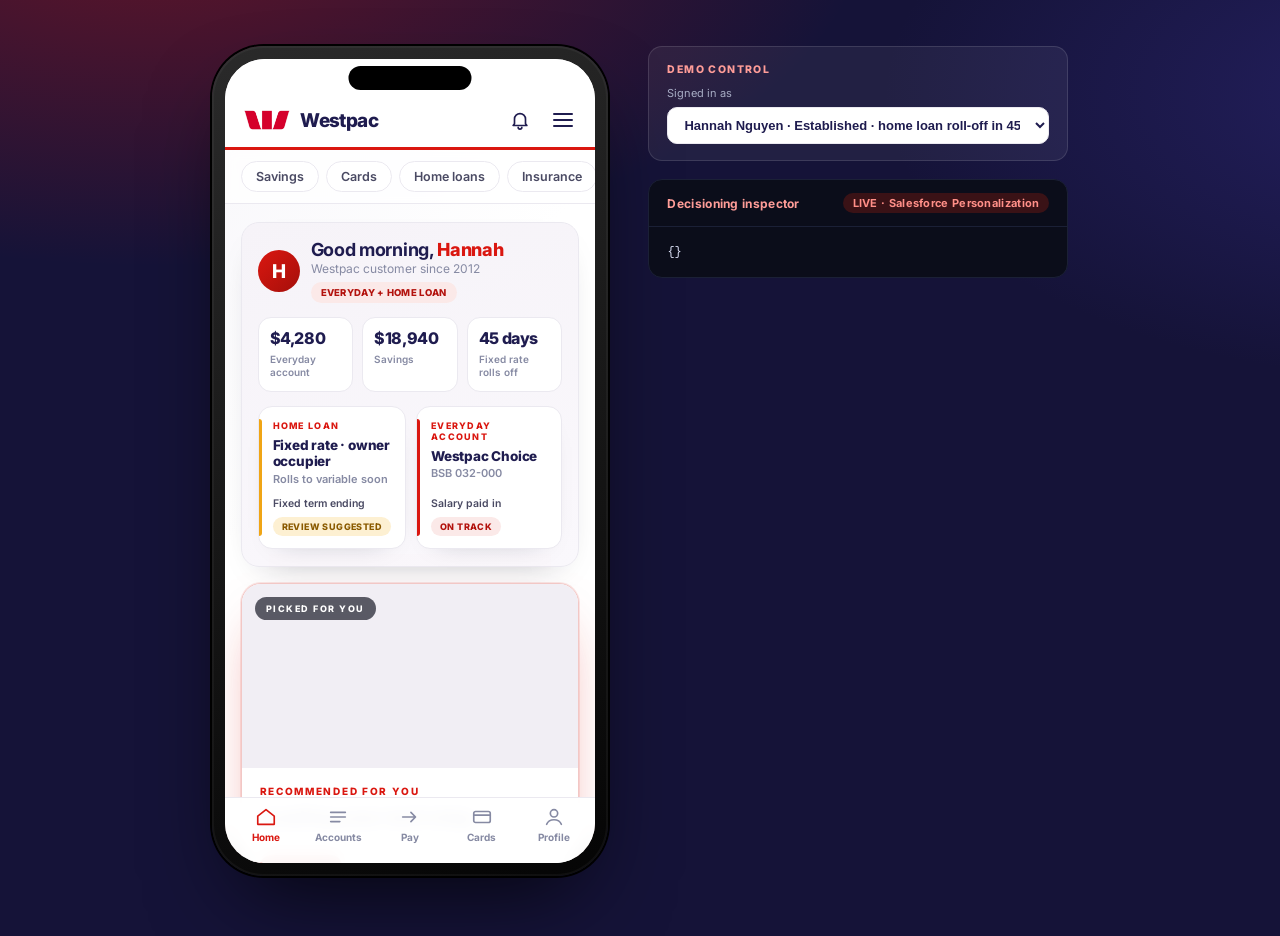
==== commit c2c8531d: "Re-skin storefront NRMA -> Westpac B2C banking (personas Hannah/Daniel/Anita on 4b, WB_ offer guard," ====
--- a/index.html
+++ b/index.html
@@ -3,12 +3,12 @@
 <head>
   <meta charset="utf-8" />
   <meta name="viewport" content="width=device-width, initial-scale=1" />
-  <title>My NRMA — rewards that move with you</title>
+  <title>Westpac — your money, your next step</title>
   <link rel="preconnect" href="https://fonts.googleapis.com" />
   <link href="https://fonts.googleapis.com/css2?family=Inter:wght@400;500;600;700;800;900&display=swap" rel="stylesheet" />
   <link rel="stylesheet" href="styles.css" />
-  <link rel="icon" type="image/png" href="assets/nrma-icon.png" />
-  <link rel="apple-touch-icon" href="assets/nrma-icon.png" />
+  <link rel="icon" type="image/png" href="assets/westpac-icon.png" />
+  <link rel="apple-touch-icon" href="assets/westpac-icon.png" />
 
   <!-- Data 360 Web & Mobile App connector beacon. Embedded as the first script
        per the connector Integration Guide so data collection initialises before
@@ -22,29 +22,31 @@
 <body class="ff">
   <div class="stage">
 
-    <!-- The My NRMA customer app, inside a phone device frame. -->
+    <!-- The Westpac customer app, inside a phone device frame. -->
     <div class="phone">
       <div class="phone-shell">
         <div class="phone-notch"></div>
         <div class="phone-screen" id="phone-screen">
 
-          <div class="promo-strip">FUEL · EV CHARGING · PARKS · DINING · TRAVEL · Rewards that move with you</div>
-
           <header class="site">
-            <a class="brand" href="#" aria-label="NRMA">
-              <img src="assets/nrma-logo.png" alt="NRMA" class="brand-logo" />
+            <a class="brand" href="#" aria-label="Westpac">
+              <img src="assets/westpac-logo.png" alt="" class="brand-logo" />
+              <span class="wordmark">Westpac</span>
             </a>
+            <button class="icon-btn" aria-label="Notifications">
+              <svg viewBox="0 0 24 24" aria-hidden="true"><path d="M6 16V11a6 6 0 1 1 12 0v5l1.5 2h-15L6 16Z"/><path d="M10 20a2 2 0 0 0 4 0"/></svg>
+            </button>
             <button class="hamb" aria-label="Menu"><span></span><span></span><span></span></button>
           </header>
 
           <!-- Category chips. Browsing one fires a Product Browse event -> SP
                re-shapes the hero in session. -->
           <nav class="chips">
-            <a href="#" data-cat="CAT_FUEL" class="chip">Fuel</a>
-            <a href="#" data-cat="CAT_EV" class="chip">EV Charging</a>
-            <a href="#" data-cat="CAT_PARKS" class="chip">Parks</a>
-            <a href="#" data-cat="CAT_DINING" class="chip">Dining</a>
-            <a href="#" data-cat="CAT_TRAVEL" class="chip">Travel</a>
+            <a href="#" data-cat="CAT_SAVINGS" class="chip">Savings</a>
+            <a href="#" data-cat="CAT_CARDS" class="chip">Cards</a>
+            <a href="#" data-cat="CAT_HOMELOANS" class="chip">Home loans</a>
+            <a href="#" data-cat="CAT_INSURANCE" class="chip">Insurance</a>
+            <a href="#" data-cat="CAT_HELP" class="chip">Support</a>
           </nav>
 
           <main class="wrap">
@@ -52,17 +54,16 @@
                  populated per-persona from app.js (demo dressing, not SP data). -->
             <section class="account-summary" id="account-summary" hidden>
               <div class="greeting">
-                <div class="avatar" id="acct-avatar">n</div>
+                <div class="avatar" id="acct-avatar">w</div>
                 <div class="greeting-copy">
-                  <div class="hello">Hi <b id="acct-name">there</b></div>
+                  <div class="hello">Good morning, <b id="acct-name">there</b></div>
                   <div class="acct-sub" id="acct-since">Welcome back</div>
-                  <span class="tier-chip" id="acct-tier">NRMA member</span>
+                  <span class="tier-chip" id="acct-tier">Westpac customer</span>
                 </div>
               </div>
-              <!-- Signature stats row (mirrors the canonical story: points /
-                   tier standing / renewal proximity). Injected by renderAccount(). -->
+              <!-- Balance tiles. Injected by renderAccount(). -->
               <div class="stats-row" id="acct-stats"></div>
-              <!-- Policy / goal cards injected by renderAccount() -->
+              <!-- Account / product cards injected by renderAccount() -->
               <div class="policy-grid" id="acct-policies"></div>
             </section>
 
@@ -70,34 +71,49 @@
             <section class="foryou" id="foryou">
               <div class="copy">
                 <div class="eyebrow">Recommended for you</div>
-                <h2 id="offer-heading">Loading your offer…</h2>
+                <h2 id="offer-heading">Loading your next step…</h2>
                 <p id="offer-body"></p>
                 <div class="cta-row">
-                  <a class="cta" id="offer-cta" href="#">View offer</a>
+                  <a class="cta" id="offer-cta" href="#">View</a>
                   <span class="src">decision: <b id="offer-source">—</b> · offer <b id="offer-code">—</b></span>
                 </div>
               </div>
               <div class="art" id="offer-art"></div>
             </section>
 
+            <!-- Recent activity. Injected per persona by renderAccount(). -->
+            <section class="activity" id="acct-activity" hidden>
+              <h4>Recent activity</h4>
+              <div id="activity-rows"></div>
+            </section>
+
             <div class="section-head">
-              <h3 class="section">Explore My NRMA Rewards</h3>
-              <span class="hint">Tap a reward — your offer re-shapes in real time</span>
+              <h3 class="section">Explore Westpac</h3>
+              <span class="hint">Tap a product — your next step re-shapes in real time</span>
             </div>
             <div class="grid" id="catalog"></div>
 
             <section class="valueprops">
-              <div class="vp"><div class="vp-ico">⛽</div><div><b>Fuel savings with Ampol</b><span>Live fuel prices in the app, stack up to 13c/L off at Ampol</span></div></div>
-              <div class="vp"><div class="vp-ico">🏕️</div><div><b>NRMA Parks — stay 4, pay 3</b><span>Member rates across NRMA Parks and Resorts on your next trip</span></div></div>
-              <div class="vp"><div class="vp-ico">🔌</div><div><b>EV charging with Chargefox</b><span>10% off fast-charging along your route as you drive electric</span></div></div>
+              <div class="vp"><div class="vp-ico">🔒</div><div><b>Security you can see</b><span>Real-time alerts and card controls in the app</span></div></div>
+              <div class="vp"><div class="vp-ico">🎯</div><div><b>Savings goals</b><span>Set a goal and track it from your home screen</span></div></div>
+              <div class="vp"><div class="vp-ico">🤝</div><div><b>Help when you need it</b><span>Talk to us early if money gets tight — we have options</span></div></div>
             </section>
           </main>
 
           <footer class="site-foot">
-            <div data-brand>NRMA</div>
-            <span>Rewards that move with you</span>
-            <span class="fine">Demo app · personalization by Salesforce</span>
+            <div data-brand>Westpac</div>
+            <span>Australia's first bank</span>
+            <span class="fine">Demo app · personalization by Salesforce · illustrative only</span>
           </footer>
+
+          <!-- Bottom tab bar (static demo chrome). -->
+          <nav class="tabbar" aria-label="App navigation">
+            <a class="tb on" href="#"><svg viewBox="0 0 24 24" aria-hidden="true"><path d="M3 11 12 4l9 7v9H3z"/></svg><span>Home</span></a>
+            <a class="tb" href="#"><svg viewBox="0 0 24 24" aria-hidden="true"><path d="M4 7h16M4 12h16M4 17h10"/></svg><span>Accounts</span></a>
+            <a class="tb" href="#"><svg viewBox="0 0 24 24" aria-hidden="true"><path d="M4 12h13M13 7l5 5-5 5"/></svg><span>Pay</span></a>
+            <a class="tb" href="#"><svg viewBox="0 0 24 24" aria-hidden="true"><rect x="3" y="6" width="18" height="12" rx="2"/><path d="M3 10h18"/></svg><span>Cards</span></a>
+            <a class="tb" href="#"><svg viewBox="0 0 24 24" aria-hidden="true"><circle cx="12" cy="8" r="4"/><path d="M4 20c1.5-4 5-5 8-5s6.5 1 8 5"/></svg><span>Profile</span></a>
+          </nav>
 
         </div><!-- /phone-screen -->
       </div><!-- /phone-shell -->
--- a/styles.css
+++ b/styles.css
@@ -1,21 +1,20 @@
 :root {
-  /* My NRMA / Salesforce story palette (from demo-story-customer.html) */
-  --ink: #141627;          /* headings / primary ink */
-  --eyebrow: #4b46e0;      /* indigo eyebrow label */
-  --pillbg: #e7eefb;       /* soft blue pill background */
-  --pillink: #2434c4;      /* pill text */
-  --body: #474d5e;         /* body copy */
-  --bar: #2f6bff;          /* accent bar / divider */
-  --muted: #8a90a6;        /* secondary text */
-  --line: #e7e9f2;         /* hairline borders */
+  /* Westpac app palette: signature red accent, white surfaces, deep navy ink */
+  --ink: #1f1c4f;          /* headings / primary ink (deep navy) */
+  --eyebrow: #da1710;      /* red eyebrow label */
+  --pillbg: #fbe9e8;       /* soft red pill background */
+  --pillink: #b3120d;      /* pill text */
+  --body: #4a4a63;         /* body copy */
+  --bar: #da1710;          /* accent bar / divider */
+  --muted: #868aa3;        /* secondary text */
+  --line: #ebe9f0;         /* hairline borders */
   --white: #fff;
-  --navy: #0b0d1a;         /* deep stage / footer */
-  --accent: #2f6bff;       /* primary CTA / brand blue */
-  --blue: #1f2fb5;         /* deeper blue */
+  --navy: #151338;         /* deep stage / footer */
+  --accent: #da1710;       /* primary CTA / brand red */
+  --blue: #a50f0a;         /* deeper red (gradient end) */
   --card: #ffffff;
-  --bg: #f8f9ff;
-  /* type — story uses 'Avant Garde For Salesforce' (not web-hosted); fall back */
-  --fd: 'Salesforce Sans', system-ui, -apple-system, 'Segoe UI', 'Inter', sans-serif;
+  --bg: #f7f6fa;
+  --fd: 'Inter', system-ui, -apple-system, 'Segoe UI', sans-serif;
 }
 * { box-sizing: border-box; }
 html, body { margin: 0; }
@@ -34,8 +33,8 @@
  * ───────────────────────────────────────────────────────────────────── */
 body.ff {
   background:
-    radial-gradient(1200px 600px at 12% -10%, rgba(47,107,255,.40), transparent 60%),
-    radial-gradient(1000px 520px at 112% 10%, rgba(31,47,181,.38), transparent 55%),
+    radial-gradient(1200px 600px at 12% -10%, rgba(218,23,16,.40), transparent 60%),
+    radial-gradient(1000px 520px at 112% 10%, rgba(60,52,160,.38), transparent 55%),
     var(--navy);
   min-height: 100vh;
 }
@@ -64,7 +63,7 @@
   height: min(852px, calc(100vh - 96px));
   width: auto;
   scrollbar-width: none;
-  background: linear-gradient(135deg, #f4f2fd 0%, #f8f9ff 42%, #ffffff 100%);
+  background: linear-gradient(135deg, #f7f6fa 0%, #ffffff 42%, #ffffff 100%);
 }
 .phone-screen::-webkit-scrollbar { display: none; }
 
@@ -76,14 +75,17 @@
   padding-top: 40px; /* clear the notch */
 }
 
-/* header — NRMA wordmark on a white bar with a blue underline */
+/* header — Westpac W mark + wordmark on white, red hairline */
 header.site {
   display: flex; align-items: center; gap: 14px;
-  padding: 13px 18px; background: #ffffff; border-bottom: 2px solid var(--accent);
+  padding: 46px 18px 12px; background: #ffffff; border-bottom: 3px solid var(--accent);
   position: sticky; top: 0; z-index: 20;
 }
 .brand { display: flex; align-items: center; gap: 9px; text-decoration: none; margin-right: auto; }
-.brand-logo { height: 28px; width: auto; display: block; }
+.brand-logo { height: 22px; width: auto; display: block; }
+.wordmark { font-weight: 800; font-size: 19px; letter-spacing: -.6px; color: var(--ink); }
+.icon-btn { background: none; border: 0; padding: 4px; cursor: pointer; }
+.icon-btn svg { width: 22px; height: 22px; fill: none; stroke: var(--ink); stroke-width: 1.8; stroke-linecap: round; stroke-linejoin: round; display: block; }
 .hamb { background: none; border: 0; display: flex; flex-direction: column; gap: 4px; cursor: pointer; padding: 4px; }
 .hamb span { width: 20px; height: 2px; background: var(--ink); border-radius: 2px; display: block; }
 
@@ -91,7 +93,7 @@
 nav.chips {
   display: flex; gap: 7px; padding: 11px 16px; background: rgba(255,255,255,.75);
   border-bottom: 1px solid var(--line); overflow-x: auto; white-space: nowrap;
-  position: sticky; top: 52px; z-index: 15; scrollbar-width: none;
+  position: sticky; top: 85px; z-index: 15; scrollbar-width: none;
   backdrop-filter: blur(6px);
 }
 nav.chips::-webkit-scrollbar { display: none; }
@@ -114,7 +116,7 @@
 
 /* logged-in member summary — greeting + stats */
 .account-summary {
-  background: linear-gradient(160deg, #eef1fc, #f7f9ff);
+  background: linear-gradient(160deg, #f6f3f8, #faf8fc);
   border: 1px solid var(--line); border-radius: 18px;
   padding: 16px 16px 17px; margin-bottom: 16px;
   box-shadow: 0 14px 34px -24px rgba(20,22,39,.4);
@@ -144,8 +146,106 @@
   background: #fff; border: 1px solid var(--line); border-radius: 13px;
   padding: 12px 11px; text-align: left;
 }
-.stat .sv { font-size: 17px; font-weight: 800; letter-spacing: -.4px; color: var(--ink); line-height: 1.1; }
-.stat .sl { font-size: 10px; color: var(--muted); margin-top: 5px; line-height: 1.3; font-weight: 600; }
+.stat .sv { display: block; font-size: 16px; font-weight: 800; letter-spacing: -.4px; color: var(--ink); line-height: 1.1; }
+.stat .sl { display: block; font-size: 10px; color: var(--muted); margin-top: 5px; line-height: 1.3; font-weight: 600; }
+
+/* ─────────────────────────────────────────────────────────────────────
+ * POLICY / CARE TILES — the member's cover + recent roadside job.
+ * Clean white cards, blue category label, status pill. A tile flagged
+ * "soon" (.low) gets an amber status pill so the care-continuity beat reads.
+ * ───────────────────────────────────────────────────────────────────── */
+.policy-grid { display: grid; grid-template-columns: repeat(2, 1fr); gap: 10px; }
+.pcell {
+  position: relative; display: flex; flex-direction: column;
+  background: #fff; border: 1px solid var(--line); border-radius: 14px;
+  padding: 13px 14px 12px; min-height: 104px;
+  box-shadow: 0 10px 26px -22px rgba(20,22,39,.4);
+}
+.pcell::before {
+  content: ""; position: absolute; left: 0; top: 12px; bottom: 12px;
+  width: 3px; border-radius: 0 3px 3px 0; background: var(--accent);
+}
+.pcell.low::before { background: #f0a515; }
+.plabel {
+  font-size: 9px; letter-spacing: 1.3px; text-transform: uppercase; font-weight: 800;
+  color: var(--eyebrow); margin-bottom: 6px;
+}
+.pval { font-size: 13.5px; font-weight: 800; letter-spacing: -.2px; color: var(--ink); line-height: 1.25; }
+.pfine { font-size: 11px; color: var(--muted); margin-top: 2px; font-weight: 600; }
+.policy-foot {
+  display: flex; flex-direction: column; align-items: flex-start; gap: 7px;
+  margin-top: auto; padding-top: 11px;
+}
+.prem { font-size: 10.5px; color: var(--body); font-weight: 600; }
+.renew {
+  flex: none; font-size: 9px; font-weight: 800; letter-spacing: .4px; text-transform: uppercase;
+  color: var(--pillink); background: var(--pillbg); padding: 4px 9px; border-radius: 20px;
+  white-space: nowrap;
+}
+.renew.due { color: #8a5a00; background: #fdf0d2; }
+
+/* ─────────────────────────────────────────────────────────────────────
+ * "FOR YOU" HERO — the personalised, decisioned reward (primary card).
+ * Image banner on top, copy below. app.js paints #offer-art's background
+ * inline and fills #offer-heading / #offer-body / #offer-cta.
+ * ───────────────────────────────────────────────────────────────────── */
+.foryou {
+  position: relative; display: flex; flex-direction: column;
+  background: #fff; border: 1px solid #f2c7c5; border-radius: 20px;
+  overflow: hidden; margin-bottom: 22px;
+  box-shadow: 0 0 0 1px rgba(218,23,16,.10), 0 24px 54px -28px rgba(218,23,16,.7);
+}
+.foryou .art {
+  order: -1; height: 184px; flex: none;
+  background: #f1eef4 center/cover no-repeat;
+  transition: background-image .3s ease;
+}
+/* "Picked for you" badge floated on the image */
+.foryou .art::after {
+  content: "Picked for you";
+  position: absolute; top: 13px; left: 13px;
+  background: rgba(11,13,26,.66); color: #fff;
+  font-size: 9px; letter-spacing: 1.5px; text-transform: uppercase; font-weight: 800;
+  padding: 6px 11px; border-radius: 20px; backdrop-filter: blur(5px);
+}
+.foryou .copy { padding: 17px 18px 19px; display: flex; flex-direction: column; }
+.foryou .eyebrow {
+  font-size: 10px; letter-spacing: 1.7px; text-transform: uppercase;
+  color: var(--eyebrow); font-weight: 800; margin-bottom: 8px;
+}
+#offer-heading {
+  font-size: 20px; line-height: 1.22; font-weight: 800; letter-spacing: -.45px;
+  color: var(--ink); margin: 0 0 9px;
+}
+#offer-body { color: var(--body); font-size: 13.5px; line-height: 1.5; margin: 0 0 16px; }
+#offer-body strong { color: var(--ink); font-weight: 800; }
+.cta-row { display: flex; align-items: center; gap: 13px; flex-wrap: wrap; }
+.cta {
+  background: linear-gradient(135deg, var(--accent), var(--blue));
+  color: #fff; text-decoration: none; font-weight: 800; font-size: 13.5px;
+  padding: 12px 24px; border-radius: 11px; letter-spacing: .2px;
+  box-shadow: 0 14px 28px -12px rgba(218,23,16,.7);
+  transition: transform .1s, box-shadow .1s;
+}
+.cta:hover { transform: translateY(-1px); box-shadow: 0 18px 34px -12px rgba(218,23,16,.75); }
+.src { font-size: 10.5px; color: var(--muted); line-height: 1.4; }
+.src b { color: var(--ink); font-weight: 700; }
+
+/* value props — clean benefits list */
+.valueprops {
+  background: #fff; border: 1px solid var(--line); border-radius: 16px;
+  padding: 4px 16px; margin: 22px 0 4px;
+  box-shadow: 0 12px 30px -24px rgba(20,22,39,.35);
+}
+.vp { display: flex; align-items: center; gap: 13px; padding: 13px 0; }
+.vp + .vp { border-top: 1px solid var(--line); }
+.vp-ico {
+  flex: none; width: 42px; height: 42px; font-size: 20px;
+  display: flex; align-items: center; justify-content: center;
+  background: var(--pillbg); border-radius: 12px;
+}
+.vp b { display: block; font-size: 13px; color: var(--ink); font-weight: 800; letter-spacing: -.2px; }
+.vp span { display: block; color: var(--muted); font-size: 11.5px; margin-top: 2px; line-height: 1.35; }
 
 /* recommended-for-you heading */
 .recs-head { margin: 4px 0 12px; }
@@ -165,12 +265,12 @@
 .rc:hover { transform: translateY(-2px); box-shadow: 0 18px 40px -22px rgba(20,22,39,.45); }
 .rc-primary {
   grid-column: 1 / -1;
-  border: 1px solid #c9d6ff;
-  box-shadow: 0 0 0 1px rgba(47,107,255,.15), 0 18px 44px -24px rgba(47,107,255,.6);
+  border: 1px solid #f2c7c5;
+  box-shadow: 0 0 0 1px rgba(218,23,16,.15), 0 18px 44px -24px rgba(218,23,16,.6);
 }
 .rc-img {
   height: 120px; background-size: cover; background-position: center;
-  background-color: #e8ecf7;
+  background-color: #f1eef4;
   transition: background-image .25s ease;
 }
 .rc-primary .rc-img { height: 160px; }
@@ -192,7 +292,7 @@
   margin-top: auto; align-self: flex-start;
   background: var(--accent); color: #fff; border: 0;
   padding: 10px 20px; border-radius: 9px; font-weight: 800; font-size: 13px;
-  cursor: pointer; text-decoration: none; box-shadow: 0 10px 22px -10px rgba(47,107,255,.55);
+  cursor: pointer; text-decoration: none; box-shadow: 0 10px 22px -10px rgba(218,23,16,.55);
   transition: transform .1s; letter-spacing: .2px;
 }
 .rc-cta:hover { transform: translateY(-1px); }
@@ -223,7 +323,7 @@
   cursor: pointer; transition: transform .14s, box-shadow .14s, border-color .14s;
 }
 .product:hover { transform: translateY(-3px); box-shadow: 0 16px 36px -18px rgba(20,22,39,.3); }
-.product .ph { height: 96px; background: #eef1fc center/cover no-repeat; }
+.product .ph { height: 96px; background: #f6f3f8 center/cover no-repeat; }
 .product .meta { padding: 12px 12px 14px; }
 .product .chip {
   display: inline-block; font-size: 9.5px; font-weight: 800; letter-spacing: .4px; text-transform: uppercase;
@@ -243,13 +343,27 @@
 .activity .alead { font-size: 11.5px; color: var(--muted); margin: 0 0 10px; }
 .activity .arow { display: flex; justify-content: space-between; gap: 10px; padding: 7px 0; font-size: 12.5px; }
 .activity .arow + .arow { border-top: 1px solid var(--line); }
-.activity .arow b { font-weight: 700; color: var(--ink); }
-.activity .arow span { color: var(--muted); }
+.activity .arow b { display: block; font-weight: 700; color: var(--ink); }
+.activity .arow .awhen { display: block; color: var(--muted); font-size: 11px; margin-top: 1px; }
+.activity .arow .aamt { flex: none; font-weight: 700; color: var(--ink); white-space: nowrap; }
+.activity .arow .aamt.in { color: #0b7a3b; }
+.activity { margin: 0 0 22px !important; }
+.activity[hidden] { display: none; }
+
+/* bottom tab bar (sticks to the bottom of the phone screen) */
+.tabbar {
+  position: sticky; bottom: 0; z-index: 30; display: grid; grid-template-columns: repeat(5, 1fr);
+  background: rgba(255,255,255,.96); border-top: 1px solid var(--line); padding: 8px 6px 20px;
+  backdrop-filter: blur(8px); margin-top: -76px;
+}
+.tabbar .tb { display: flex; flex-direction: column; align-items: center; gap: 3px; text-decoration: none; color: var(--muted); font-size: 10px; font-weight: 700; }
+.tabbar .tb svg { width: 22px; height: 22px; fill: none; stroke: currentColor; stroke-width: 1.8; stroke-linecap: round; stroke-linejoin: round; }
+.tabbar .tb.on { color: var(--accent); }
 
 /* footer */
 .site-foot {
   display: flex; flex-direction: column; align-items: flex-start; gap: 6px;
-  padding: 22px 18px 30px; font-size: 12px;
+  padding: 22px 18px 96px; font-size: 12px;
   background: var(--navy); color: #c7cbe0;
 }
 .site-foot [data-brand] { font-weight: 900; font-size: 18px; color: #fff; letter-spacing: -.6px; }
@@ -260,7 +374,7 @@
  * ───────────────────────────────────────────────────────────────────── */
 .dock { flex: 1; min-width: 300px; max-width: 420px; display: flex; flex-direction: column; gap: 18px; position: sticky; top: 46px; }
 .dock-card { background: rgba(255,255,255,.06); border: 1px solid rgba(255,255,255,.12); border-radius: 14px; padding: 16px 18px; }
-.dock-label { font-size: 10.5px; letter-spacing: 1.4px; text-transform: uppercase; color: #9db4ff; font-weight: 800; margin-bottom: 10px; }
+.dock-label { font-size: 10.5px; letter-spacing: 1.4px; text-transform: uppercase; color: #ff9d98; font-weight: 800; margin-bottom: 10px; }
 .dock .account { flex-direction: column; align-items: stretch; gap: 7px; }
 .dock .account-label { color: #a7acc4; font-size: 11px; }
 
@@ -271,11 +385,11 @@
   border: 1px solid #1b2036;
 }
 .inspector header { display: flex; justify-content: space-between; align-items: center; padding: 13px 18px; border-bottom: 1px solid #1b2036; }
-.inspector header b { color: #9db4ff; font-family: var(--fd); letter-spacing: .3px; }
+.inspector header b { color: #ff9d98; font-family: var(--fd); letter-spacing: .3px; }
 .inspector pre { margin: 0; padding: 18px; overflow: auto; max-height: 420px; color: #d8ddf2; }
-.pill { font-size: 11px; padding: 3px 10px; border-radius: 20px; background: #1b2340; color: #9db4ff; font-family: var(--fd); font-weight: 700; letter-spacing: .3px; }
+.pill { font-size: 11px; padding: 3px 10px; border-radius: 20px; background: #1b2340; color: #ff9d98; font-family: var(--fd); font-weight: 700; letter-spacing: .3px; }
 .pill.mock { background: #3a2a12; color: #f0b47a; }
-.pill.live { background: #122a5e; color: #7fa6ff; }
+.pill.live { background: #3a1216; color: #ff8f88; }
 
 /* responsive — stack the dock under the phone on narrow viewports */
 @media (max-width: 900px) {
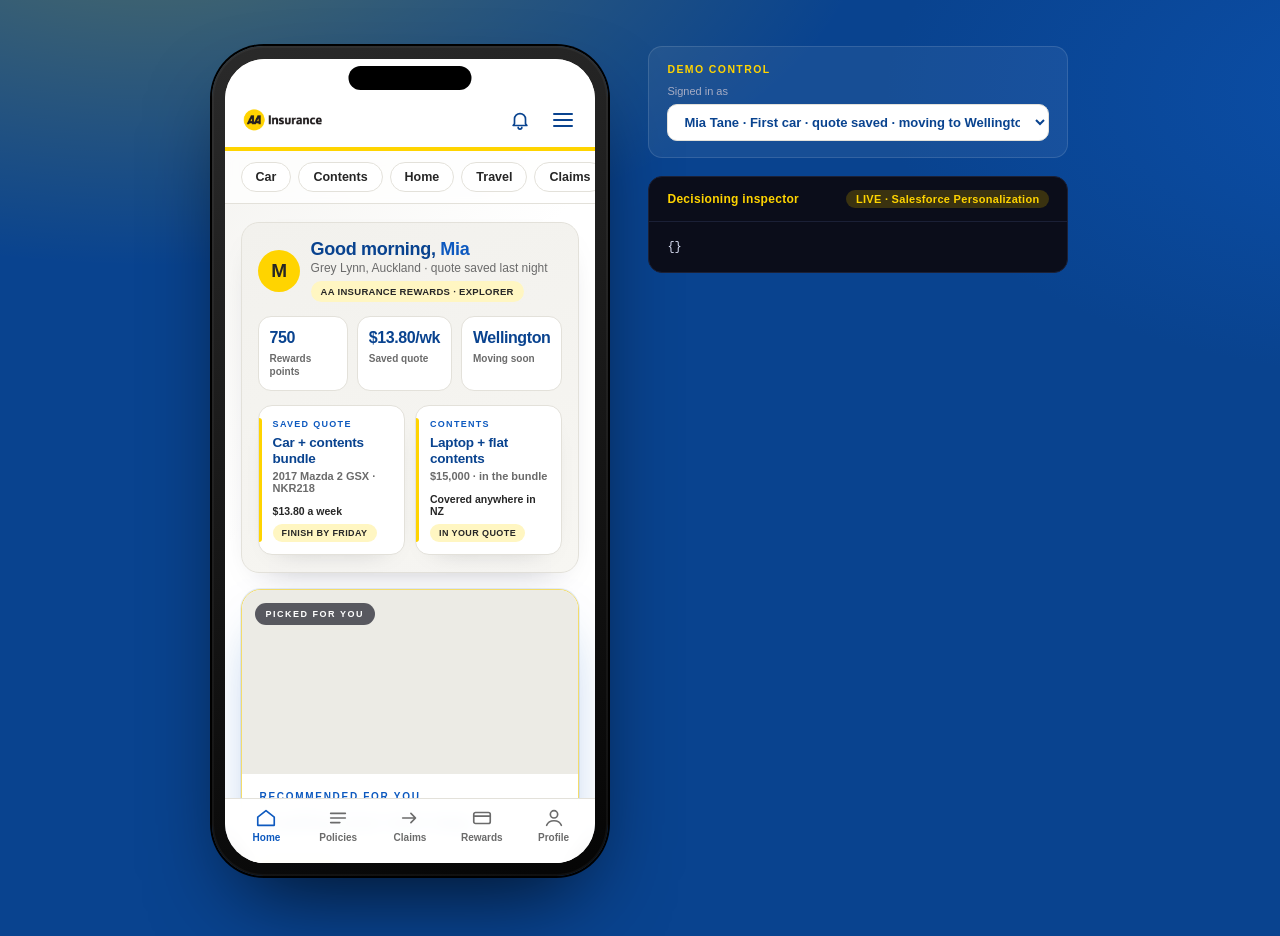
==== commit 00ef9bf6: "Storefront: switch to AA Insurance skin (persona Contact Ids set) Co-Authored-By: Claude Opus 5.5 <n" ====
--- a/index.html
+++ b/index.html
@@ -3,12 +3,12 @@
 <head>
   <meta charset="utf-8" />
   <meta name="viewport" content="width=device-width, initial-scale=1" />
-  <title>Westpac — your money, your next step</title>
+  <title>AA Insurance — car, home and contents insurance</title>
   <link rel="preconnect" href="https://fonts.googleapis.com" />
   <link href="https://fonts.googleapis.com/css2?family=Inter:wght@400;500;600;700;800;900&display=swap" rel="stylesheet" />
   <link rel="stylesheet" href="styles.css" />
-  <link rel="icon" type="image/png" href="assets/westpac-icon.png" />
-  <link rel="apple-touch-icon" href="assets/westpac-icon.png" />
+  <link rel="icon" type="image/png" href="assets/aai-icon.png" />
+  <link rel="apple-touch-icon" href="assets/aai-icon.png" />
 
   <!-- Data 360 Web & Mobile App connector beacon. Embedded as the first script
        per the connector Integration Guide so data collection initialises before
@@ -22,16 +22,15 @@
 <body class="ff">
   <div class="stage">
 
-    <!-- The Westpac customer app, inside a phone device frame. -->
+    <!-- The AA Insurance customer app, inside a phone device frame. -->
     <div class="phone">
       <div class="phone-shell">
         <div class="phone-notch"></div>
         <div class="phone-screen" id="phone-screen">
 
           <header class="site">
-            <a class="brand" href="#" aria-label="Westpac">
-              <img src="assets/westpac-logo.png" alt="" class="brand-logo" />
-              <span class="wordmark">Westpac</span>
+            <a class="brand" href="#" aria-label="AA Insurance">
+              <img src="assets/aai-logo.png" alt="AA Insurance" class="brand-logo" />
             </a>
             <button class="icon-btn" aria-label="Notifications">
               <svg viewBox="0 0 24 24" aria-hidden="true"><path d="M6 16V11a6 6 0 1 1 12 0v5l1.5 2h-15L6 16Z"/><path d="M10 20a2 2 0 0 0 4 0"/></svg>
@@ -42,11 +41,11 @@
           <!-- Category chips. Browsing one fires a Product Browse event -> SP
                re-shapes the hero in session. -->
           <nav class="chips">
-            <a href="#" data-cat="CAT_SAVINGS" class="chip">Savings</a>
-            <a href="#" data-cat="CAT_CARDS" class="chip">Cards</a>
-            <a href="#" data-cat="CAT_HOMELOANS" class="chip">Home loans</a>
-            <a href="#" data-cat="CAT_INSURANCE" class="chip">Insurance</a>
-            <a href="#" data-cat="CAT_HELP" class="chip">Support</a>
+            <a href="#" data-cat="CAT_CAR" class="chip">Car</a>
+            <a href="#" data-cat="CAT_CONTENTS" class="chip">Contents</a>
+            <a href="#" data-cat="CAT_HOME" class="chip">Home</a>
+            <a href="#" data-cat="CAT_TRAVEL" class="chip">Travel</a>
+            <a href="#" data-cat="CAT_CLAIMS" class="chip">Claims</a>
           </nav>
 
           <main class="wrap">
@@ -54,11 +53,11 @@
                  populated per-persona from app.js (demo dressing, not SP data). -->
             <section class="account-summary" id="account-summary" hidden>
               <div class="greeting">
-                <div class="avatar" id="acct-avatar">w</div>
+                <div class="avatar" id="acct-avatar">A</div>
                 <div class="greeting-copy">
                   <div class="hello">Good morning, <b id="acct-name">there</b></div>
                   <div class="acct-sub" id="acct-since">Welcome back</div>
-                  <span class="tier-chip" id="acct-tier">Westpac customer</span>
+                  <span class="tier-chip" id="acct-tier">AA Insurance customer</span>
                 </div>
               </div>
               <!-- Balance tiles. Injected by renderAccount(). -->
@@ -88,30 +87,30 @@
             </section>
 
             <div class="section-head">
-              <h3 class="section">Explore Westpac</h3>
-              <span class="hint">Tap a product — your next step re-shapes in real time</span>
+              <h3 class="section">Our insurance</h3>
+              <span class="hint">Tap a cover — your next step re-shapes in real time</span>
             </div>
             <div class="grid" id="catalog"></div>
 
             <section class="valueprops">
-              <div class="vp"><div class="vp-ico">🔒</div><div><b>Security you can see</b><span>Real-time alerts and card controls in the app</span></div></div>
-              <div class="vp"><div class="vp-ico">🎯</div><div><b>Savings goals</b><span>Set a goal and track it from your home screen</span></div></div>
-              <div class="vp"><div class="vp-ico">🤝</div><div><b>Help when you need it</b><span>Talk to us early if money gets tight — we have options</span></div></div>
+              <div class="vp"><div class="vp-ico">🏆</div><div><b>Most trusted</b><span>New Zealand's most trusted brand for Car, Home and Contents Insurance</span></div></div>
+              <div class="vp"><div class="vp-ico">🔧</div><div><b>Lifetime repair guarantee</b><span>Agreed value cover on comprehensive car insurance</span></div></div>
+              <div class="vp"><div class="vp-ico">🚗</div><div><b>AA Roadservice</b><span>0800 500 222, any time, anywhere in NZ</span></div></div>
             </section>
           </main>
 
           <footer class="site-foot">
-            <div data-brand>Westpac</div>
-            <span>Australia's first bank</span>
+            <div data-brand>AA Insurance</div>
+            <span>Part of The New Zealand Automobile Association · 0800 500 213</span>
             <span class="fine">Demo app · personalization by Salesforce · illustrative only</span>
           </footer>
 
           <!-- Bottom tab bar (static demo chrome). -->
           <nav class="tabbar" aria-label="App navigation">
             <a class="tb on" href="#"><svg viewBox="0 0 24 24" aria-hidden="true"><path d="M3 11 12 4l9 7v9H3z"/></svg><span>Home</span></a>
-            <a class="tb" href="#"><svg viewBox="0 0 24 24" aria-hidden="true"><path d="M4 7h16M4 12h16M4 17h10"/></svg><span>Accounts</span></a>
-            <a class="tb" href="#"><svg viewBox="0 0 24 24" aria-hidden="true"><path d="M4 12h13M13 7l5 5-5 5"/></svg><span>Pay</span></a>
-            <a class="tb" href="#"><svg viewBox="0 0 24 24" aria-hidden="true"><rect x="3" y="6" width="18" height="12" rx="2"/><path d="M3 10h18"/></svg><span>Cards</span></a>
+            <a class="tb" href="#"><svg viewBox="0 0 24 24" aria-hidden="true"><path d="M4 7h16M4 12h16M4 17h10"/></svg><span>Policies</span></a>
+            <a class="tb" href="#"><svg viewBox="0 0 24 24" aria-hidden="true"><path d="M4 12h13M13 7l5 5-5 5"/></svg><span>Claims</span></a>
+            <a class="tb" href="#"><svg viewBox="0 0 24 24" aria-hidden="true"><rect x="3" y="6" width="18" height="12" rx="2"/><path d="M3 10h18"/></svg><span>Rewards</span></a>
             <a class="tb" href="#"><svg viewBox="0 0 24 24" aria-hidden="true"><circle cx="12" cy="8" r="4"/><path d="M4 20c1.5-4 5-5 8-5s6.5 1 8 5"/></svg><span>Profile</span></a>
           </nav>
 
--- a/styles.css
+++ b/styles.css
@@ -1,20 +1,21 @@
 :root {
-  /* Westpac app palette: signature red accent, white surfaces, deep navy ink */
-  --ink: #1f1c4f;          /* headings / primary ink (deep navy) */
-  --eyebrow: #da1710;      /* red eyebrow label */
-  --pillbg: #fbe9e8;       /* soft red pill background */
-  --pillink: #b3120d;      /* pill text */
-  --body: #4a4a63;         /* body copy */
-  --bar: #da1710;          /* accent bar / divider */
-  --muted: #868aa3;        /* secondary text */
-  --line: #ebe9f0;         /* hairline borders */
+  /* AA Insurance palette: AA yellow accent, AAI blue + navy ink, cream surfaces */
+  --ink: #09438f;          /* headings / primary ink (AAI navy) */
+  --eyebrow: #0d59bf;      /* blue eyebrow label */
+  --pillbg: #fff6c2;       /* soft yellow pill background */
+  --pillink: #262626;      /* pill text (charcoal) */
+  --body: #262626;         /* body copy (charcoal) */
+  --bar: #ffd400;          /* accent bar / divider (AA yellow) */
+  --muted: #6b6b6b;        /* secondary text */
+  --line: #e3e1da;         /* hairline borders */
   --white: #fff;
-  --navy: #151338;         /* deep stage / footer */
-  --accent: #da1710;       /* primary CTA / brand red */
-  --blue: #a50f0a;         /* deeper red (gradient end) */
+  --navy: #09438f;         /* deep stage / footer */
+  --accent: #ffd400;       /* primary CTA / AA yellow */
+  --blue: #0d59bf;         /* AAI blue */
+  --cta-ink: #262626;      /* text on yellow */
   --card: #ffffff;
-  --bg: #f7f6fa;
-  --fd: 'Inter', system-ui, -apple-system, 'Segoe UI', sans-serif;
+  --bg: #f2f1ed;           /* cream */
+  --fd: Arial, Helvetica, sans-serif;
 }
 * { box-sizing: border-box; }
 html, body { margin: 0; }
@@ -33,8 +34,8 @@
  * ───────────────────────────────────────────────────────────────────── */
 body.ff {
   background:
-    radial-gradient(1200px 600px at 12% -10%, rgba(218,23,16,.40), transparent 60%),
-    radial-gradient(1000px 520px at 112% 10%, rgba(60,52,160,.38), transparent 55%),
+    radial-gradient(1200px 600px at 12% -10%, rgba(255,212,0,.28), transparent 60%),
+    radial-gradient(1000px 520px at 112% 10%, rgba(13,89,191,.55), transparent 55%),
     var(--navy);
   min-height: 100vh;
 }
@@ -63,26 +64,26 @@
   height: min(852px, calc(100vh - 96px));
   width: auto;
   scrollbar-width: none;
-  background: linear-gradient(135deg, #f7f6fa 0%, #ffffff 42%, #ffffff 100%);
+  background: linear-gradient(135deg, #f2f1ed 0%, #ffffff 42%, #ffffff 100%);
 }
 .phone-screen::-webkit-scrollbar { display: none; }
 
 /* promo strip */
 .promo-strip {
-  background: linear-gradient(90deg, var(--blue), var(--accent));
+  background: linear-gradient(90deg, var(--navy), var(--blue));
   color: #fff; text-align: center; font-size: 11px; font-weight: 700;
   padding: 8px 14px 7px; letter-spacing: .4px; text-transform: uppercase;
   padding-top: 40px; /* clear the notch */
 }
 
-/* header — Westpac W mark + wordmark on white, red hairline */
+/* header — AA Insurance logo on white, yellow rule */
 header.site {
   display: flex; align-items: center; gap: 14px;
-  padding: 46px 18px 12px; background: #ffffff; border-bottom: 3px solid var(--accent);
+  padding: 46px 18px 12px; background: #ffffff; border-bottom: 4px solid var(--accent);
   position: sticky; top: 0; z-index: 20;
 }
 .brand { display: flex; align-items: center; gap: 9px; text-decoration: none; margin-right: auto; }
-.brand-logo { height: 22px; width: auto; display: block; }
+.brand-logo { height: 30px; width: auto; display: block; }
 .wordmark { font-weight: 800; font-size: 19px; letter-spacing: -.6px; color: var(--ink); }
 .icon-btn { background: none; border: 0; padding: 4px; cursor: pointer; }
 .icon-btn svg { width: 22px; height: 22px; fill: none; stroke: var(--ink); stroke-width: 1.8; stroke-linecap: round; stroke-linejoin: round; display: block; }
@@ -103,7 +104,7 @@
   transition: background .12s, color .12s, border-color .12s;
 }
 nav.chips .chip:hover { background: var(--pillbg); color: var(--pillink); border-color: var(--pillbg); }
-nav.chips .chip.active { background: var(--accent); color: #fff; border-color: var(--accent); }
+nav.chips .chip.active { background: var(--accent); color: var(--cta-ink); border-color: var(--accent); }
 
 .account { display: flex; align-items: center; gap: 9px; font-size: 13px; color: var(--muted); }
 .account-label { white-space: nowrap; }
@@ -116,7 +117,7 @@
 
 /* logged-in member summary — greeting + stats */
 .account-summary {
-  background: linear-gradient(160deg, #f6f3f8, #faf8fc);
+  background: linear-gradient(160deg, #f2f1ed, #f7f6f2);
   border: 1px solid var(--line); border-radius: 18px;
   padding: 16px 16px 17px; margin-bottom: 16px;
   box-shadow: 0 14px 34px -24px rgba(20,22,39,.4);
@@ -126,12 +127,12 @@
 .greeting-copy { min-width: 0; margin-right: auto; }
 .avatar {
   width: 42px; height: 42px; border-radius: 50%; flex: none;
-  background: linear-gradient(135deg, var(--accent) 0%, var(--blue) 100%);
-  color: #fff; font-weight: 800; font-size: 19px; text-transform: uppercase;
+  background: var(--accent);
+  color: var(--cta-ink); font-weight: 800; font-size: 19px; text-transform: uppercase;
   display: flex; align-items: center; justify-content: center; letter-spacing: -1px;
 }
 .hello { font-size: 18px; font-weight: 700; letter-spacing: -.3px; color: var(--ink); }
-.hello b { color: var(--accent); font-weight: 800; }
+.hello b { color: var(--blue); font-weight: 800; }
 .acct-sub { font-size: 12px; color: var(--muted); margin-top: 1px; }
 .tier-chip {
   display: inline-block; margin-top: 6px;
@@ -191,13 +192,13 @@
  * ───────────────────────────────────────────────────────────────────── */
 .foryou {
   position: relative; display: flex; flex-direction: column;
-  background: #fff; border: 1px solid #f2c7c5; border-radius: 20px;
+  background: #fff; border: 1px solid #f3dc6b; border-radius: 20px;
   overflow: hidden; margin-bottom: 22px;
-  box-shadow: 0 0 0 1px rgba(218,23,16,.10), 0 24px 54px -28px rgba(218,23,16,.7);
+  box-shadow: 0 0 0 1px rgba(13,89,191,.10), 0 24px 54px -28px rgba(13,89,191,.7);
 }
 .foryou .art {
   order: -1; height: 184px; flex: none;
-  background: #f1eef4 center/cover no-repeat;
+  background: #ecebe5 center/cover no-repeat;
   transition: background-image .3s ease;
 }
 /* "Picked for you" badge floated on the image */
@@ -221,13 +222,13 @@
 #offer-body strong { color: var(--ink); font-weight: 800; }
 .cta-row { display: flex; align-items: center; gap: 13px; flex-wrap: wrap; }
 .cta {
-  background: linear-gradient(135deg, var(--accent), var(--blue));
-  color: #fff; text-decoration: none; font-weight: 800; font-size: 13.5px;
-  padding: 12px 24px; border-radius: 11px; letter-spacing: .2px;
-  box-shadow: 0 14px 28px -12px rgba(218,23,16,.7);
+  background: var(--accent);
+  color: var(--cta-ink); text-decoration: none; font-weight: 800; font-size: 13.5px;
+  padding: 12px 24px; border-radius: 6px; letter-spacing: .2px;
+  box-shadow: 0 14px 28px -12px rgba(13,89,191,.7);
   transition: transform .1s, box-shadow .1s;
 }
-.cta:hover { transform: translateY(-1px); box-shadow: 0 18px 34px -12px rgba(218,23,16,.75); }
+.cta:hover { transform: translateY(-1px); box-shadow: 0 18px 34px -12px rgba(13,89,191,.75); }
 .src { font-size: 10.5px; color: var(--muted); line-height: 1.4; }
 .src b { color: var(--ink); font-weight: 700; }
 
@@ -265,12 +266,12 @@
 .rc:hover { transform: translateY(-2px); box-shadow: 0 18px 40px -22px rgba(20,22,39,.45); }
 .rc-primary {
   grid-column: 1 / -1;
-  border: 1px solid #f2c7c5;
-  box-shadow: 0 0 0 1px rgba(218,23,16,.15), 0 18px 44px -24px rgba(218,23,16,.6);
+  border: 1px solid #f3dc6b;
+  box-shadow: 0 0 0 1px rgba(13,89,191,.15), 0 18px 44px -24px rgba(13,89,191,.6);
 }
 .rc-img {
   height: 120px; background-size: cover; background-position: center;
-  background-color: #f1eef4;
+  background-color: #ecebe5;
   transition: background-image .25s ease;
 }
 .rc-primary .rc-img { height: 160px; }
@@ -290,9 +291,9 @@
 .rc-primary p { font-size: 13.5px; }
 .rc-cta {
   margin-top: auto; align-self: flex-start;
-  background: var(--accent); color: #fff; border: 0;
-  padding: 10px 20px; border-radius: 9px; font-weight: 800; font-size: 13px;
-  cursor: pointer; text-decoration: none; box-shadow: 0 10px 22px -10px rgba(218,23,16,.55);
+  background: var(--accent); color: var(--cta-ink); border: 0;
+  padding: 10px 20px; border-radius: 6px; font-weight: 800; font-size: 13px;
+  cursor: pointer; text-decoration: none; box-shadow: 0 10px 22px -10px rgba(13,89,191,.55);
   transition: transform .1s; letter-spacing: .2px;
 }
 .rc-cta:hover { transform: translateY(-1px); }
@@ -323,7 +324,7 @@
   cursor: pointer; transition: transform .14s, box-shadow .14s, border-color .14s;
 }
 .product:hover { transform: translateY(-3px); box-shadow: 0 16px 36px -18px rgba(20,22,39,.3); }
-.product .ph { height: 96px; background: #f6f3f8 center/cover no-repeat; }
+.product .ph { height: 96px; background: #f2f1ed center/cover no-repeat; }
 .product .meta { padding: 12px 12px 14px; }
 .product .chip {
   display: inline-block; font-size: 9.5px; font-weight: 800; letter-spacing: .4px; text-transform: uppercase;
@@ -331,7 +332,7 @@
 }
 .product .name { font-weight: 700; font-size: 14px; letter-spacing: -.2px; line-height: 1.2; color: var(--ink); }
 .product .sub { color: var(--muted); font-size: 11.5px; margin-top: 2px; }
-.product .price { font-weight: 800; font-size: 14px; margin-top: 8px; color: var(--accent); }
+.product .price { font-weight: 800; font-size: 14px; margin-top: 8px; color: var(--blue); }
 .product.viewed { border-color: var(--accent); box-shadow: 0 0 0 2px var(--accent) inset; }
 
 /* recent activity */
@@ -358,7 +359,7 @@
 }
 .tabbar .tb { display: flex; flex-direction: column; align-items: center; gap: 3px; text-decoration: none; color: var(--muted); font-size: 10px; font-weight: 700; }
 .tabbar .tb svg { width: 22px; height: 22px; fill: none; stroke: currentColor; stroke-width: 1.8; stroke-linecap: round; stroke-linejoin: round; }
-.tabbar .tb.on { color: var(--accent); }
+.tabbar .tb.on { color: var(--blue); }
 
 /* footer */
 .site-foot {
@@ -374,7 +375,7 @@
  * ───────────────────────────────────────────────────────────────────── */
 .dock { flex: 1; min-width: 300px; max-width: 420px; display: flex; flex-direction: column; gap: 18px; position: sticky; top: 46px; }
 .dock-card { background: rgba(255,255,255,.06); border: 1px solid rgba(255,255,255,.12); border-radius: 14px; padding: 16px 18px; }
-.dock-label { font-size: 10.5px; letter-spacing: 1.4px; text-transform: uppercase; color: #ff9d98; font-weight: 800; margin-bottom: 10px; }
+.dock-label { font-size: 10.5px; letter-spacing: 1.4px; text-transform: uppercase; color: #ffd400; font-weight: 800; margin-bottom: 10px; }
 .dock .account { flex-direction: column; align-items: stretch; gap: 7px; }
 .dock .account-label { color: #a7acc4; font-size: 11px; }
 
@@ -385,11 +386,11 @@
   border: 1px solid #1b2036;
 }
 .inspector header { display: flex; justify-content: space-between; align-items: center; padding: 13px 18px; border-bottom: 1px solid #1b2036; }
-.inspector header b { color: #ff9d98; font-family: var(--fd); letter-spacing: .3px; }
+.inspector header b { color: #ffd400; font-family: var(--fd); letter-spacing: .3px; }
 .inspector pre { margin: 0; padding: 18px; overflow: auto; max-height: 420px; color: #d8ddf2; }
-.pill { font-size: 11px; padding: 3px 10px; border-radius: 20px; background: #1b2340; color: #ff9d98; font-family: var(--fd); font-weight: 700; letter-spacing: .3px; }
+.pill { font-size: 11px; padding: 3px 10px; border-radius: 20px; background: #1b2340; color: #ffd400; font-family: var(--fd); font-weight: 700; letter-spacing: .3px; }
 .pill.mock { background: #3a2a12; color: #f0b47a; }
-.pill.live { background: #3a1216; color: #ff8f88; }
+.pill.live { background: #3a3210; color: #ffd400; }
 
 /* responsive — stack the dock under the phone on narrow viewports */
 @media (max-width: 900px) {
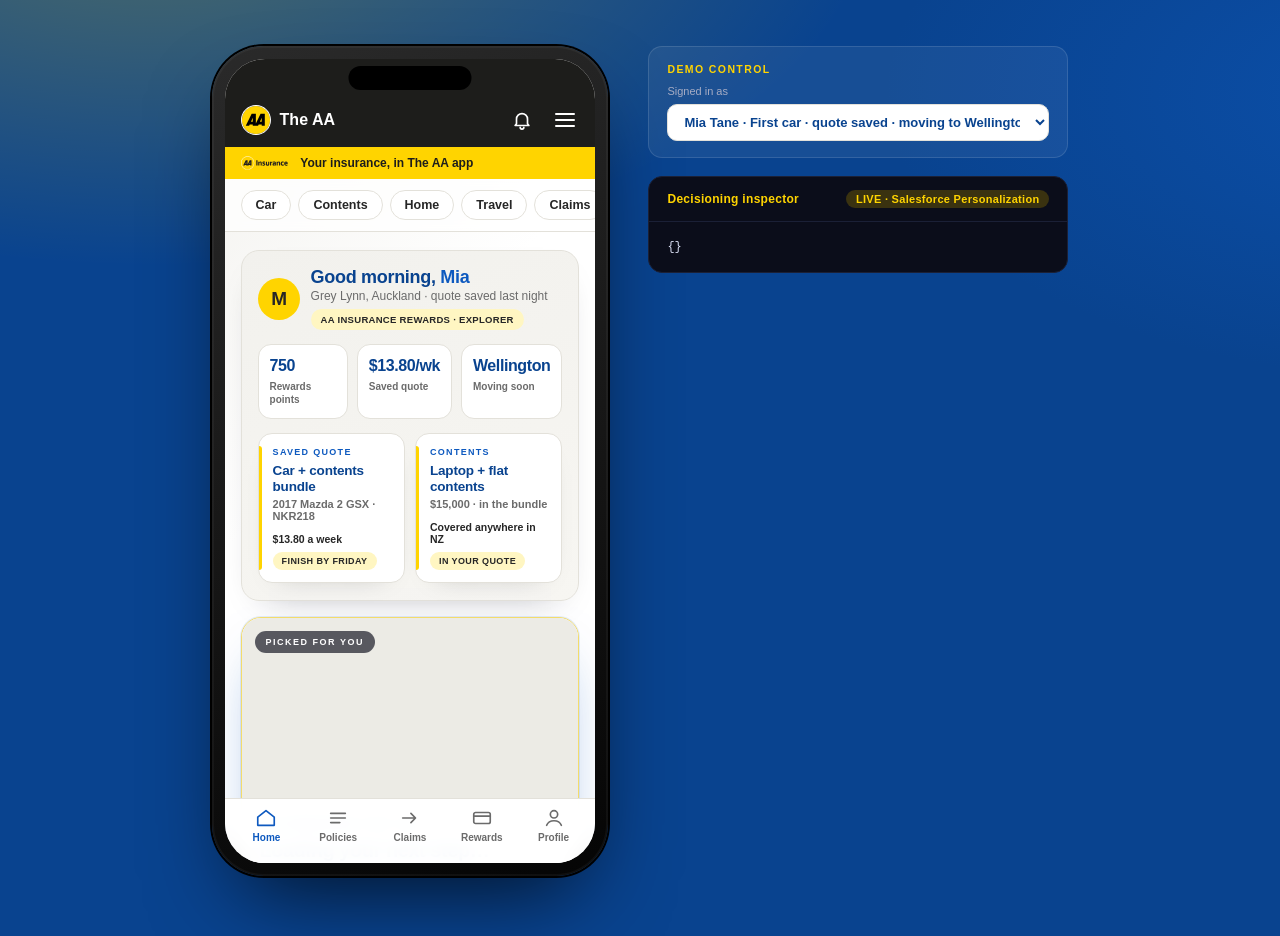
==== commit 18bc67b2: "AAI skin: AA Insurance inside The AA app (NZAA header + 'Your insurance, in The AA app' strip), per " ====
--- a/index.html
+++ b/index.html
@@ -22,21 +22,28 @@
 <body class="ff">
   <div class="stage">
 
-    <!-- The AA Insurance customer app, inside a phone device frame. -->
+    <!-- The AA app (AA Insurance inside it), in a phone device frame. -->
     <div class="phone">
       <div class="phone-shell">
         <div class="phone-notch"></div>
         <div class="phone-screen" id="phone-screen">
 
-          <header class="site">
-            <a class="brand" href="#" aria-label="AA Insurance">
-              <img src="assets/aai-logo.png" alt="AA Insurance" class="brand-logo" />
+          <!-- AA Insurance lives inside The AA app (no standalone insurance app): NZAA header, then the
+               AA Insurance strip, as in the SE's designs. -->
+          <header class="site nz">
+            <a class="brand" href="#" aria-label="The AA">
+              <img src="assets/nzaa-logo.svg" alt="AA" class="brand-logo" />
+              <b class="wordmark">The AA</b>
             </a>
             <button class="icon-btn" aria-label="Notifications">
               <svg viewBox="0 0 24 24" aria-hidden="true"><path d="M6 16V11a6 6 0 1 1 12 0v5l1.5 2h-15L6 16Z"/><path d="M10 20a2 2 0 0 0 4 0"/></svg>
             </button>
             <button class="hamb" aria-label="Menu"><span></span><span></span><span></span></button>
           </header>
+          <div class="aai-in">
+            <img src="assets/aai-logo-se.svg" alt="AA Insurance" />
+            <span>Your insurance, in The AA app</span>
+          </div>
 
           <!-- Category chips. Browsing one fires a Product Browse event -> SP
                re-shapes the hero in session. -->
--- a/styles.css
+++ b/styles.css
@@ -90,11 +90,21 @@
 .hamb { background: none; border: 0; display: flex; flex-direction: column; gap: 4px; cursor: pointer; padding: 4px; }
 .hamb span { width: 20px; height: 2px; background: var(--ink); border-radius: 2px; display: block; }
 
+/* The AA app header (dark, NZAA logo) + AA Insurance strip, per the SE's designs */
+header.site.nz { background: #1d1d1b; border-bottom: 0; padding: 46px 16px 12px; }
+header.site.nz .brand-logo { height: 30px; width: 30px; }
+header.site.nz .wordmark { color: #ffffff; font: 700 16px Arial, sans-serif; letter-spacing: 0; }
+header.site.nz .icon-btn svg { stroke: #ffffff; }
+header.site.nz .hamb span { background: #ffffff; }
+.aai-in { display: flex; align-items: center; gap: 8px; background: #ffd400; padding: 7px 16px;
+  font: 600 12px Arial, sans-serif; color: #1d1d1b; position: sticky; top: 88px; z-index: 19; }
+.aai-in img { height: 18px; display: block; }
+
 /* category chips */
 nav.chips {
   display: flex; gap: 7px; padding: 11px 16px; background: rgba(255,255,255,.75);
   border-bottom: 1px solid var(--line); overflow-x: auto; white-space: nowrap;
-  position: sticky; top: 85px; z-index: 15; scrollbar-width: none;
+  position: sticky; top: 120px; z-index: 15; scrollbar-width: none;
   backdrop-filter: blur(6px);
 }
 nav.chips::-webkit-scrollbar { display: none; }
